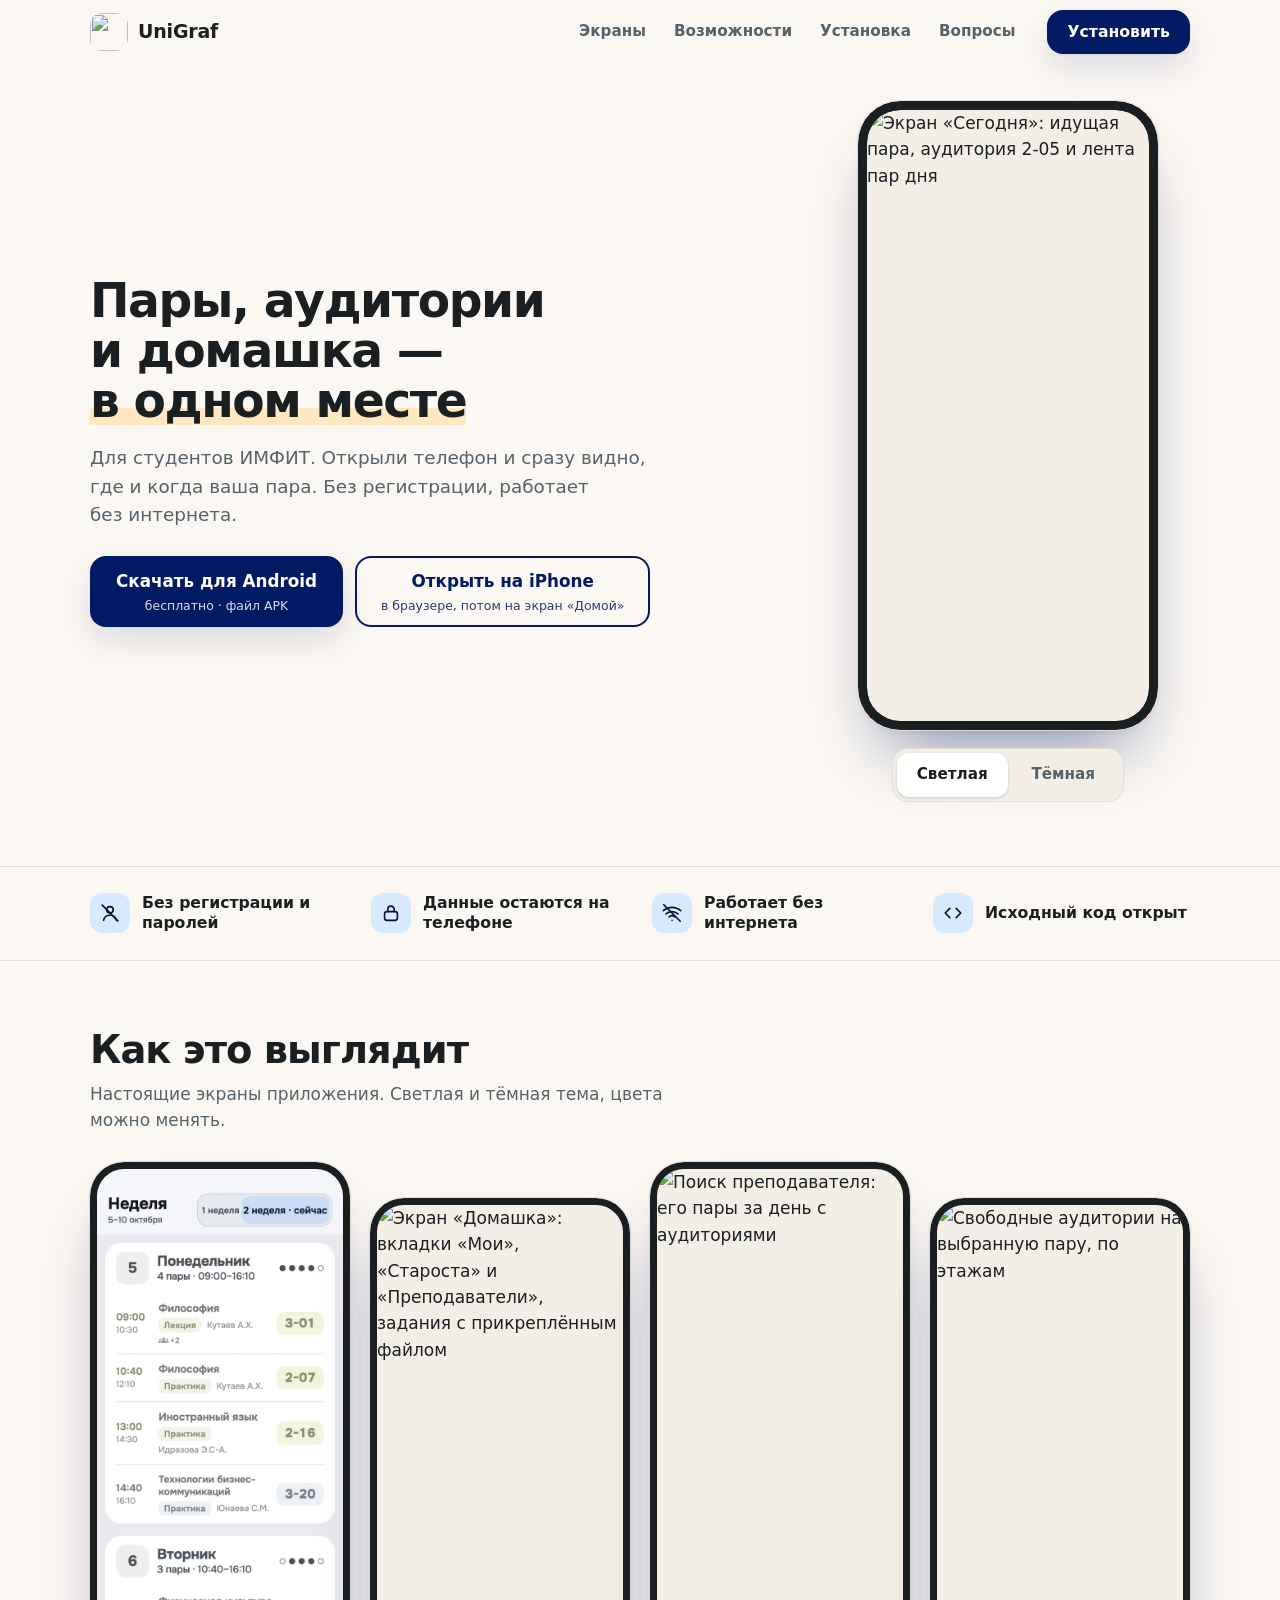
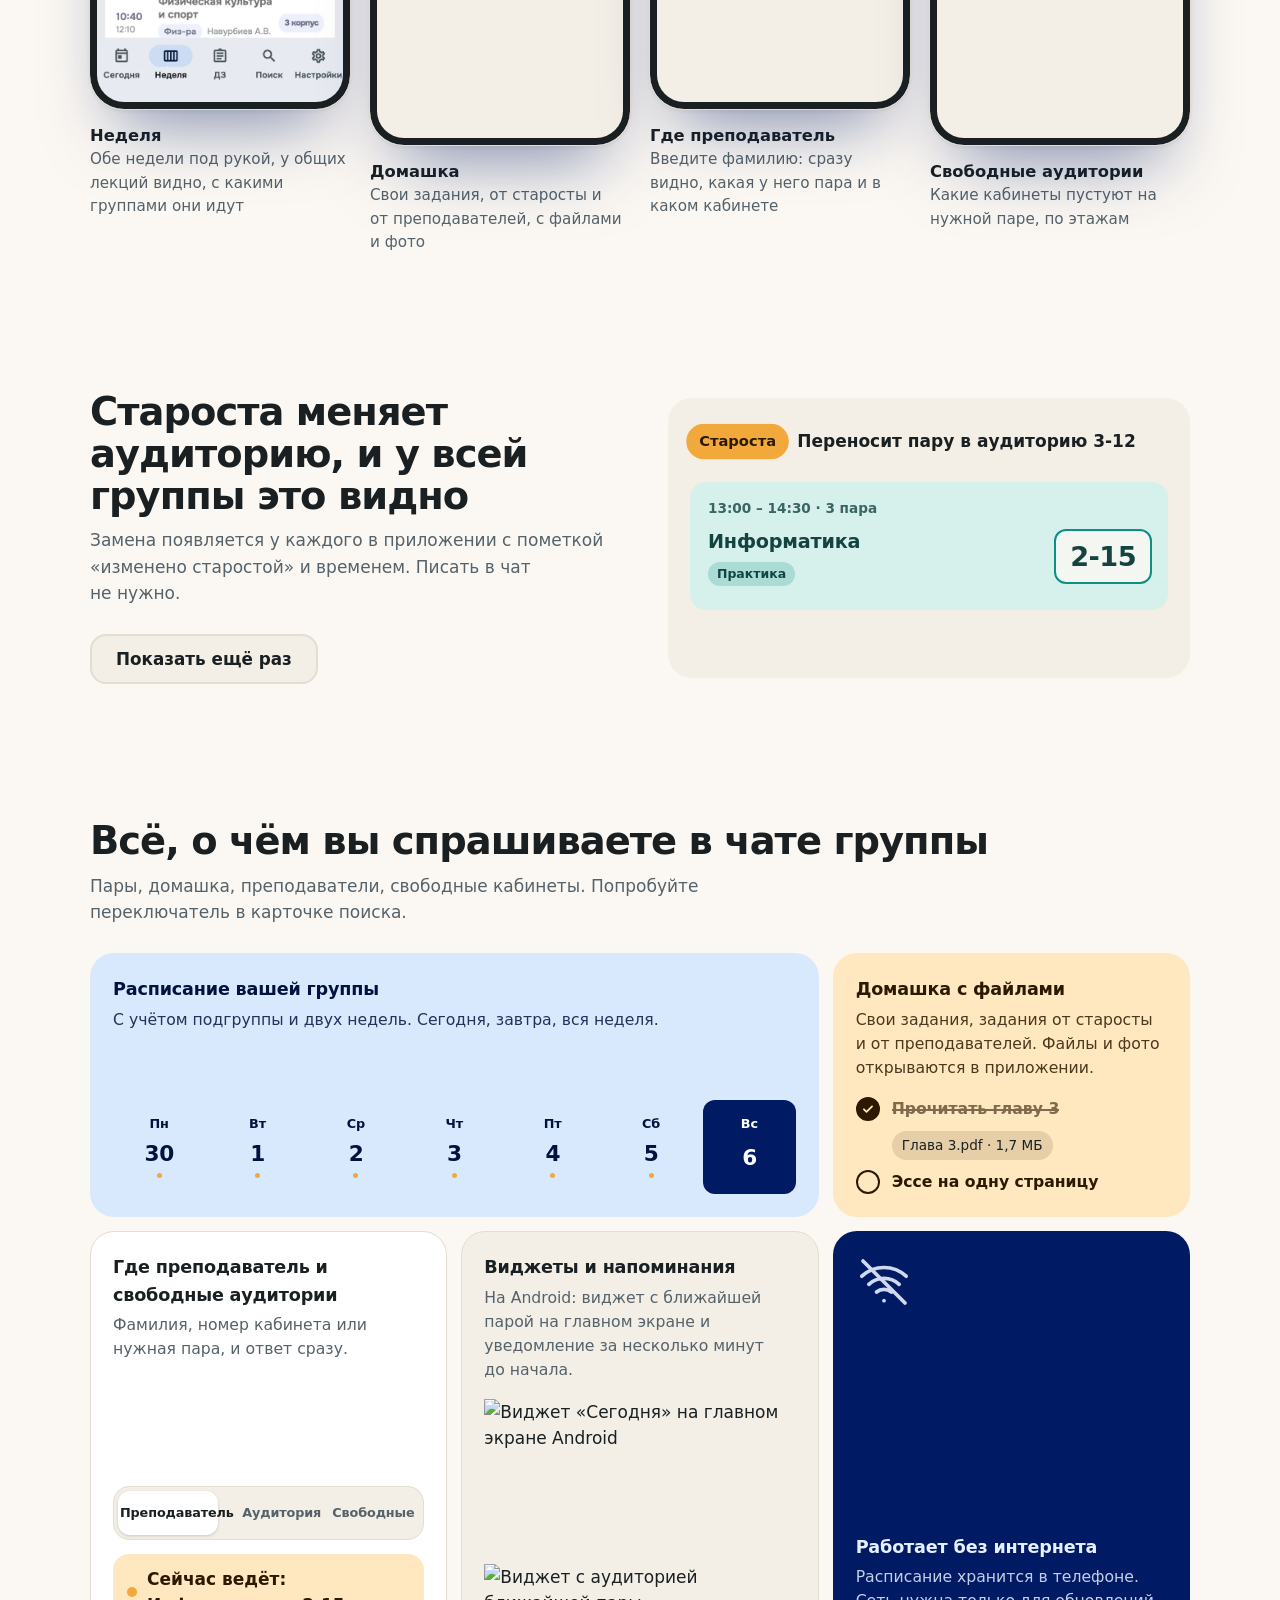
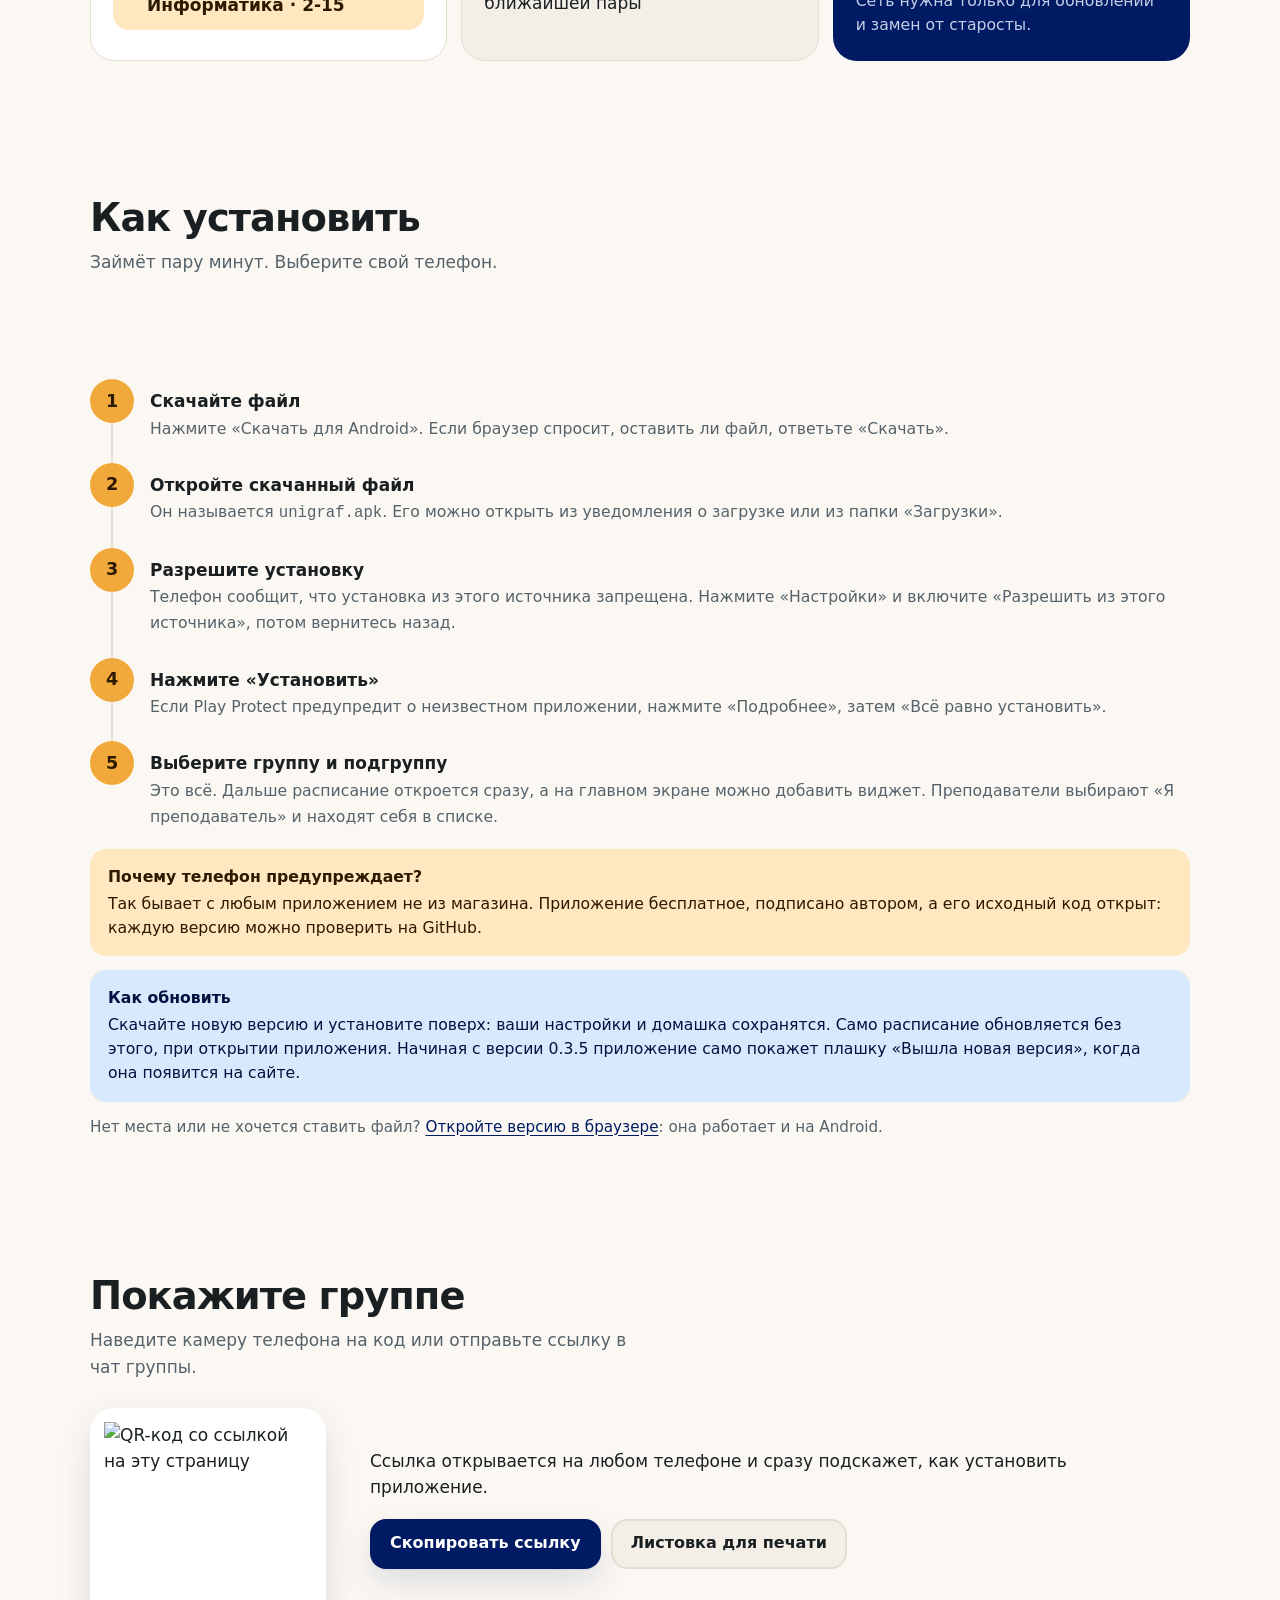
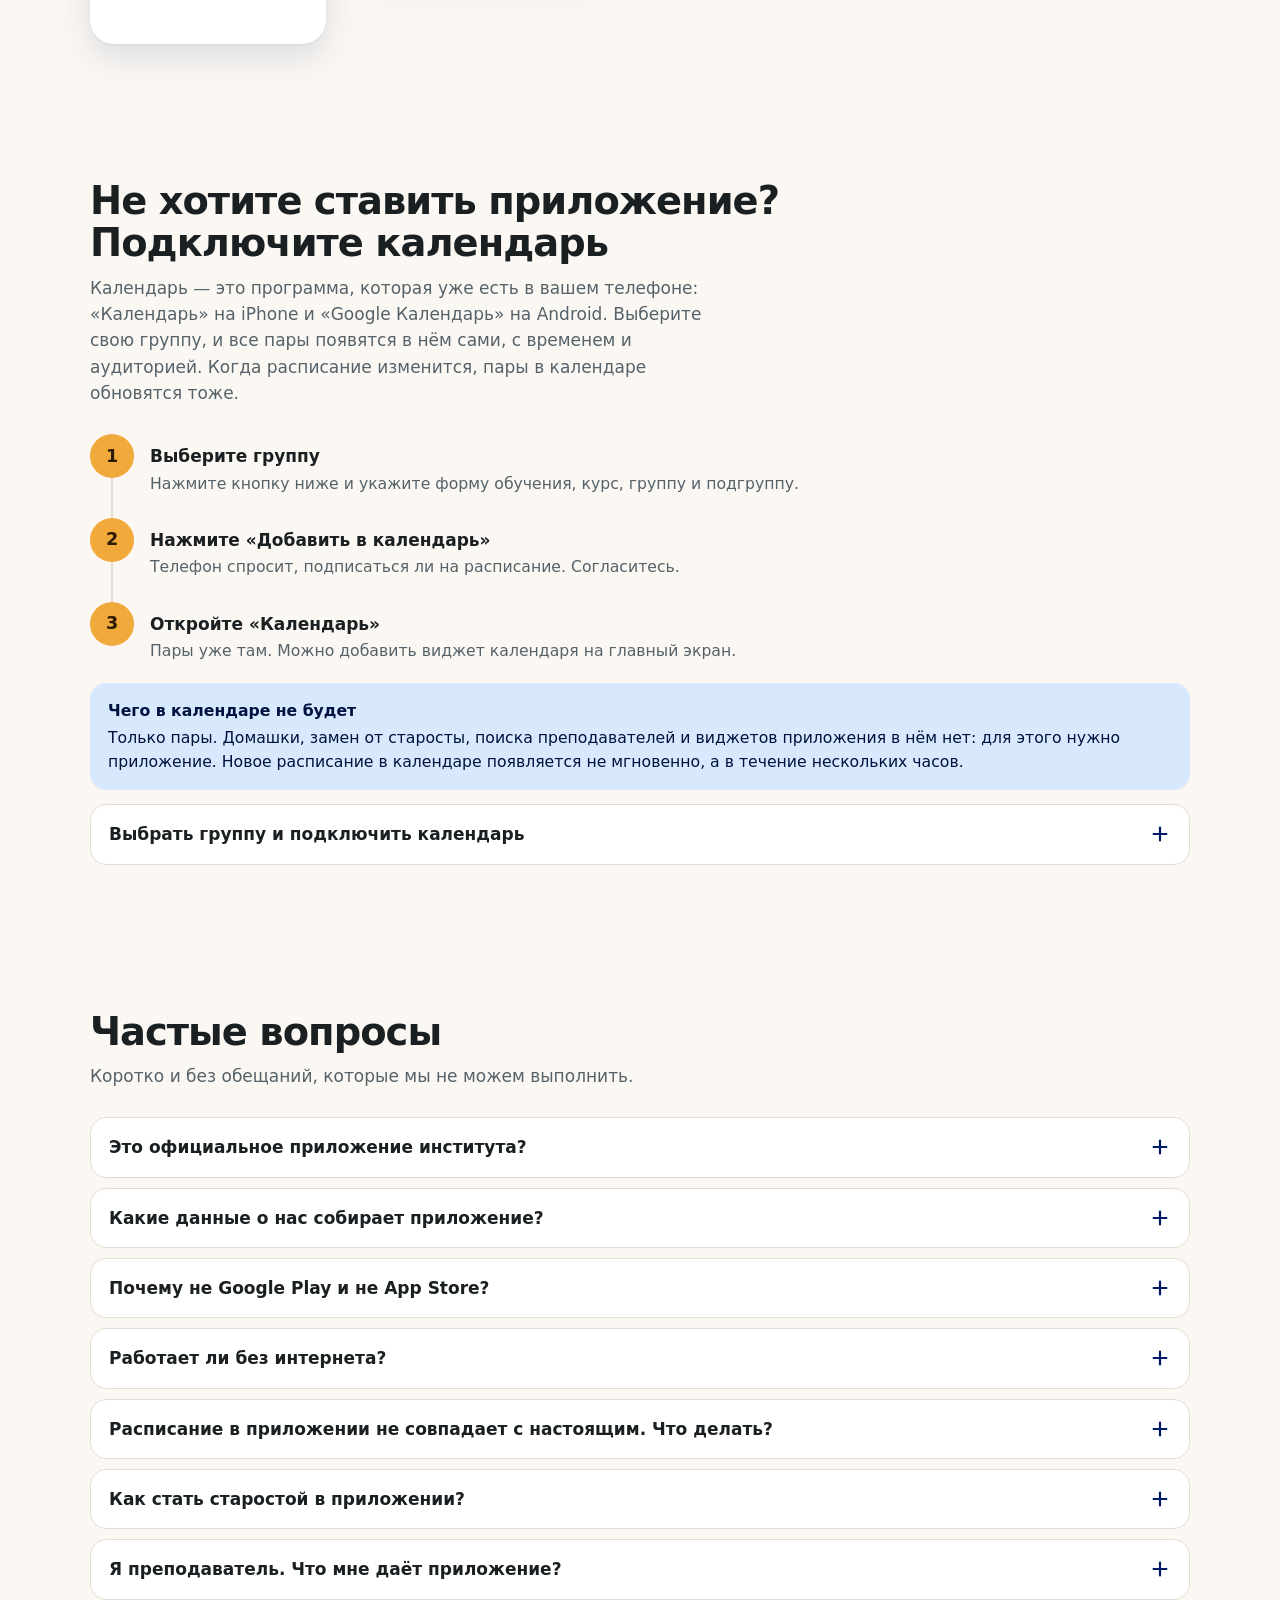
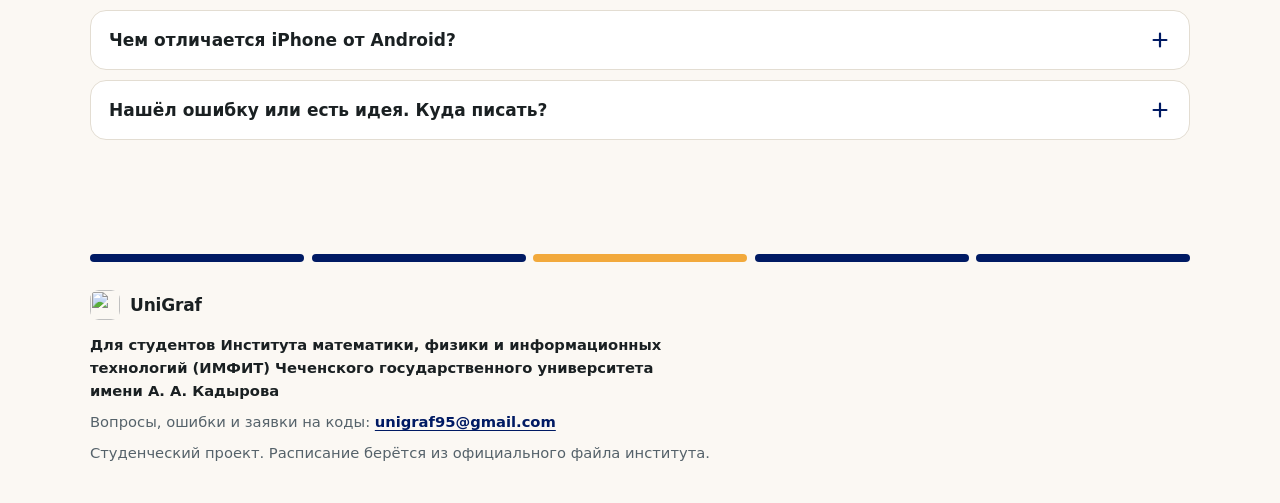
==== data/web/index.html @ 6f9ba16b "ДЗ старост и преподавателей удаляются через 3 недели после срока сдачи - Сервер (Часть 9 setup.sql, " ====
<!doctype html>
<html lang="ru">
<head>
<meta charset="utf-8">
<meta name="viewport" content="width=device-width, initial-scale=1, viewport-fit=cover">
<meta name="color-scheme" content="light dark">
<meta name="theme-color" content="#FBF8F3" media="(prefers-color-scheme: light)">
<meta name="theme-color" content="#0E1416" media="(prefers-color-scheme: dark)">
<!-- Корень сайта: на основной странице пусто, на тестовой (/site-next/) публикация ставит «../», чтобы приложение, APK и расписание брались с основного сайта -->
<meta name="site-root" content="">
<title>UniGraf — приложение для студентов ИМФИТ</title>
<meta name="description" content="UniGraf: пары, аудитории и домашка в одном месте. Студенческое приложение: без регистрации, работает без интернета, староста группы вносит замены.">
<meta property="og:type" content="website">
<meta property="og:title" content="UniGraf — приложение для студентов ИМФИТ">
<meta property="og:description" content="Пары, аудитории и домашка в одном месте. Без регистрации, работает без интернета.">
<meta property="og:image" content="https://magan-z.github.io/unigraf/img/og.png">
<meta property="og:locale" content="ru_RU">
<link rel="icon" type="image/png" href="img/favicon.png">
<link rel="apple-touch-icon" href="img/apple-touch-icon.png">
<link rel="preload" href="fonts/onest.woff2" as="font" type="font/woff2" crossorigin>
<script>document.documentElement.classList.add("js");</script>
<style>
  /* Шрифт приложения (Onest), урезан до кириллицы и латиницы: ~50 КБ, грузится с этого же сайта */
  @font-face {
    font-family: "Onest";
    src: url("fonts/onest.woff2") format("woff2");
    font-weight: 100 900;
    font-display: swap;
  }

  /* Цвета те же, что в приложении: бумага, петроль и янтарь звонка */
  :root {
    --paper: #FBF8F3;
    --surface: #FFFFFF;
    --surface-2: #F3EEE6;
    --ink: #1A2022;
    --muted: #55626A;
    --line: #E3DDD2;
    --petrol: #001A63;         /* основной цвет нового логотипа (имя переменной осталось прежним) */
    --petrol-ink: #FFFFFF;
    --petrol-soft: #D9E9FD;
    --petrol-soft-ink: #00123F;
    --amber: #F2A93B;
    --amber-soft: #FFE7BF;
    --amber-ink: #2B1A00;
    --band: #001A63;          /* тёмная плашка «без интернета» */
    --band-ink: #E6F0FF;
    --err: #B3261E;
    /* Одна шкала скруглений на всей странице: крупные поверхности, кнопки и карточки, мелочь */
    --r-lg: 24px;
    --r-md: 16px;
    --r-sm: 12px;
    --ease: cubic-bezier(.16, 1, .3, 1);
    --shadow: 0 1px 2px rgba(26, 32, 34, .06), 0 14px 34px rgba(0, 26, 99, .12);
    --shadow-phone: 0 2px 4px rgba(26, 32, 34, .08), 0 40px 70px -28px rgba(0, 26, 99, .5);
  }
  @media (prefers-color-scheme: dark) {
    :root {
      --paper: #0E1416;
      --surface: #151D20;
      --surface-2: #1D272B;
      --ink: #E9EFF0;
      --muted: #A6B3B8;
      --line: #2A373C;
      --petrol: #7DB8FF;
      --petrol-ink: #00123F;
      --petrol-soft: #132C66;
      --petrol-soft-ink: #D6E6FF;
      --amber: #F5C26B;
      --amber-soft: #4A3410;
      --amber-ink: #FFE7BF;
      --band: #132C66;
      --band-ink: #D6E6FF;
      --err: #FFB4AB;
      --shadow: 0 1px 2px rgba(0, 0, 0, .4), 0 14px 34px rgba(0, 0, 0, .35);
      --shadow-phone: 0 2px 4px rgba(0, 0, 0, .5), 0 40px 70px -28px rgba(0, 0, 0, .8);
    }
  }

  * { box-sizing: border-box; }
  [hidden] { display: none !important; }
  html { -webkit-text-size-adjust: 100%; scroll-behavior: smooth; scroll-padding-top: 76px; }
  body {
    margin: 0;
    background: var(--paper);
    color: var(--ink);
    font: 400 17px/1.55 "Onest", system-ui, -apple-system, "Segoe UI", Roboto, Arial, sans-serif;
    font-variant-numeric: tabular-nums;
  }
  img, svg { max-width: 100%; }
  a { color: var(--petrol); text-underline-offset: 3px; }
  ::selection { background: var(--petrol-soft); color: var(--petrol-soft-ink); }
  /* кольцо фокуса в основном цвете: у янтарного на светлом фоне контраст ниже 3:1 */
  :focus-visible { outline: 3px solid var(--petrol); outline-offset: 3px; border-radius: 8px; }
  /* то, что рисует браузер: каретка, галочки, полосы прокрутки тоже в цветах страницы */
  html { accent-color: var(--petrol); caret-color: var(--petrol); scrollbar-color: var(--line) transparent; }
  .wrap { width: min(1100px, 100% - 32px); margin-inline: auto; }
  .skip { position: absolute; left: -999px; top: 8px; background: var(--petrol); color: var(--petrol-ink); padding: 10px 14px; border-radius: var(--r-sm); z-index: 40; }
  .skip:focus { left: 8px; }

  /* ---------- Шапка: липкая, при прокрутке получает фон и линию ---------- */
  .hdr { position: sticky; top: 0; z-index: 30; border-bottom: 1px solid transparent; background: transparent; transition: background-color .3s, border-color .3s; }
  .hdr.stuck { background: var(--paper); border-color: var(--line); }
  @supports (backdrop-filter: blur(1px)) {
    .hdr.stuck { background: color-mix(in srgb, var(--paper) 82%, transparent); backdrop-filter: blur(14px) saturate(1.4); }
  }
  .top { display: flex; align-items: center; gap: 20px; height: 64px; padding-top: env(safe-area-inset-top); }
  .brand { display: flex; align-items: center; gap: 10px; text-decoration: none; color: var(--ink); font-weight: 700; font-size: 19px; letter-spacing: -.01em; margin-right: auto; }
  .brand img { width: 38px; height: 38px; border-radius: var(--r-sm); }
  .nav { display: none; gap: 4px; }
  .nav a { color: var(--muted); text-decoration: none; font-weight: 600; font-size: .95rem; padding: 8px 12px; border-radius: var(--r-sm); transition: color .2s, background-color .2s; }
  .nav a:hover { color: var(--ink); background: var(--surface-2); }
  .hdr .btn { display: none; min-height: 44px; padding: 6px 18px; font-size: .98rem; border-radius: var(--r-md); }

  /* ---------- Кнопки ---------- */
  .btn {
    display: inline-flex; flex-direction: column; align-items: center; justify-content: center; gap: 2px;
    min-height: 58px; padding: 10px 24px; border-radius: var(--r-md); font: inherit; font-weight: 700; font-size: 1.05rem;
    text-decoration: none; text-align: center; border: 2px solid transparent; cursor: pointer;
    transition: transform .25s var(--ease), box-shadow .25s var(--ease), background-color .2s, border-color .2s;
  }
  .btn small { font-size: .78rem; font-weight: 500; opacity: .85; }
  .btn.primary { background: var(--petrol); color: var(--petrol-ink); box-shadow: var(--shadow); }
  .btn.ghost { background: transparent; color: var(--petrol); border-color: var(--petrol); }
  .btn.soft { background: var(--surface-2); color: var(--ink); border-color: var(--line); }
  @media (hover: hover) { .btn:hover { transform: translateY(-2px); } .btn.primary:hover { box-shadow: 0 2px 4px rgba(26, 32, 34, .08), 0 18px 36px rgba(11, 85, 99, .24); } }
  .btn:active { transform: scale(.97); transition-duration: .1s; }

  /* ---------- Главный экран ---------- */
  .hero { display: grid; gap: 36px; padding: 28px 0 52px; align-items: center; }
  h1 { font-size: clamp(2.1rem, 7.2vw, 2.95rem); line-height: 1.06; letter-spacing: -.03em; font-weight: 800; margin: 0 0 18px; text-wrap: balance; }
  h1 em { font-style: normal; background: linear-gradient(transparent 62%, var(--amber-soft) 62% 92%, transparent 92%); background-size: 0% 100%; background-repeat: no-repeat; padding-bottom: .04em; }
  .lead { font-size: 1.15rem; color: var(--muted); max-width: 31em; margin: 0 0 26px; text-wrap: pretty; }
  .cta { display: flex; flex-wrap: wrap; gap: 12px; }

  .stage { perspective: 1100px; display: grid; justify-items: center; gap: 18px; }
  .phone {
    position: relative; width: min(300px, 72vw); padding: 9px; border-radius: 42px; background: #1A2022; outline: 1px solid var(--line);
    box-shadow: var(--shadow-phone); transform: rotateX(var(--rx, 0deg)) rotateY(var(--ry, 0deg)); transition: transform .5s var(--ease); will-change: transform;
  }
  .phone .shot-img { display: block; width: 100%; height: auto; border-radius: 33px; aspect-ratio: 600 / 1300; background: var(--surface-2); }
  /* две картинки друг на друге: светлая и тёмная, переключатель плавно меняет их местами */
  .phone .swap { position: relative; border-radius: 33px; overflow: hidden; }
  .phone .swap img + img { position: absolute; inset: 0; opacity: 0; transition: opacity .45s ease; }
  .stage[data-look="dark"] .swap img + img { opacity: 1; }

  /* Переключатель с «ползунком»: тот же, что в приложении */
  .seg { position: relative; display: inline-grid; grid-auto-flow: column; grid-auto-columns: 1fr; background: var(--surface-2); border: 1px solid var(--line); padding: 4px; border-radius: var(--r-md); isolation: isolate; }
  .seg::before { content: ""; position: absolute; z-index: -1; top: 4px; bottom: 4px; left: 4px; width: calc((100% - 8px) / var(--n, 2)); border-radius: var(--r-sm); background: var(--surface); box-shadow: 0 1px 3px rgba(0, 0, 0, .16); transform: translateX(calc(var(--i, 0) * 100%)); transition: transform .45s var(--ease); }
  .seg button { font: inherit; font-weight: 700; font-size: .95rem; min-height: 44px; padding: 0 20px; border: 0; border-radius: var(--r-sm); background: transparent; color: var(--muted); cursor: pointer; transition: color .25s; white-space: nowrap; }
  .seg button[aria-selected="true"], .seg button[aria-pressed="true"] { color: var(--ink); }
  .seg button:active { transform: scale(.97); }

  /* Полоса «звонков»: пять пар, третья янтарная (как значок приложения) */
  .bells { display: flex; gap: 8px; height: 8px; }
  .bells i { flex: 1; border-radius: 99px; background: var(--petrol); transform-origin: left; }
  .bells i:nth-child(3) { background: var(--amber); }

  /* ---------- Секции ---------- */
  section { padding: 56px 0; }
  h2 { font-size: clamp(1.7rem, 5.2vw, 2.4rem); line-height: 1.1; letter-spacing: -.025em; font-weight: 800; margin: 0 0 10px; text-wrap: balance; }
  .sub { color: var(--muted); margin: 0 0 28px; max-width: 38em; text-wrap: pretty; }
  h3 { font-size: 1.1rem; margin: 0 0 4px; letter-spacing: -.01em; }

  /* Полоса доверия под главным экраном */
  .trust { padding: 26px 0; border-block: 1px solid var(--line); }
  .trust ul { list-style: none; padding: 0; margin: 0; display: grid; grid-template-columns: 1fr 1fr; gap: 18px 24px; }
  .trust li { display: flex; align-items: center; gap: 12px; font-weight: 600; font-size: .98rem; line-height: 1.3; }
  .trust svg { flex: none; width: 40px; height: 40px; padding: 9px; border-radius: var(--r-sm); background: var(--petrol-soft); color: var(--petrol-soft-ink); stroke: currentColor; fill: none; stroke-width: 1.8; stroke-linecap: round; stroke-linejoin: round; }

  /* Экраны приложения */
  .shots { display: flex; gap: 20px; overflow-x: auto; scroll-snap-type: x mandatory; padding: 8px 16px 20px; margin: 0 -16px; scrollbar-width: thin; }
  .shot { flex: 0 0 min(250px, 64vw); scroll-snap-align: center; margin: 0; }
  .shot .phone { width: 100%; padding: 7px; border-radius: 34px; transform: none; transition: transform .5s var(--ease), box-shadow .5s var(--ease); }
  .shot .phone img { display: block; width: 100%; height: auto; aspect-ratio: 600 / 1300; border-radius: 27px; background: var(--surface-2); }
  .shot figcaption { margin-top: 14px; font-size: .95rem; color: var(--muted); text-wrap: pretty; }
  .shot figcaption b { display: block; color: var(--ink); font-size: 1.02rem; }
  @media (hover: hover) { .shot:hover .phone { transform: translateY(-8px); box-shadow: 0 2px 4px rgba(26, 32, 34, .08), 0 50px 80px -30px rgba(11, 85, 99, .55); } }

  /* Староста меняет аудиторию: живая демонстрация */
  .split { display: grid; gap: 32px; align-items: center; }
  .demo { background: var(--surface-2); border-radius: var(--r-lg); padding: 22px; display: grid; gap: 18px; align-content: start; min-height: 17.5rem; }
  .who { display: flex; align-items: center; gap: 12px; min-height: 44px; }
  .who-chip { flex: none; font-weight: 700; font-size: .85rem; padding: 6px 12px; border-radius: 99px; background: var(--petrol); color: var(--petrol-ink); transition: transform .4s var(--ease), background-color .3s; }
  .who-chip.hot { background: var(--amber); color: var(--amber-ink); transform: scale(1.08); }
  .who-text { font-weight: 600; transition: opacity .25s; }
  /* Карточка пары в стиле приложения (цвета предмета «Информатика») */
  .tile { --tc: #D6F0EC; --ta: #0E8F86; --to: #144340; position: relative; display: grid; grid-template-columns: 1fr auto; gap: 8px 14px; align-items: center; background: var(--tc); color: var(--to); border-radius: var(--r-md); padding: 16px 16px 16px 18px; box-shadow: 0 0 0 0 transparent; transition: box-shadow .6s var(--ease); }
  @media (prefers-color-scheme: dark) { .tile { --tc: #12403D; --ta: #5CD6C9; --to: #D0F1EE; } }
  .tile.glow { box-shadow: 0 0 0 3px var(--amber); }
  .tile .t-time { grid-column: 1 / -1; font-size: .85rem; font-weight: 600; opacity: .8; }
  .tile .t-subject { font-weight: 800; font-size: 1.2rem; letter-spacing: -.01em; }
  .tile .t-kind { display: inline-block; font-size: .78rem; font-weight: 700; padding: 2px 9px; border-radius: 99px; background: color-mix(in srgb, var(--ta) 22%, transparent); margin-top: 6px; }
  .plate { min-width: 84px; text-align: center; font-weight: 800; font-size: 1.7rem; letter-spacing: -.02em; line-height: 1; padding: 12px 14px; border-radius: var(--r-sm); border: 2.5px solid var(--ta); background: color-mix(in srgb, var(--paper) 78%, transparent); }
  .t-note { grid-column: 1 / -1; display: grid; grid-template-rows: 0fr; transition: grid-template-rows .5s var(--ease); }
  .t-note > div { overflow: hidden; }
  .t-note span { display: inline-block; margin-top: 4px; font-size: .85rem; font-weight: 700; padding: 4px 10px; border-radius: 99px; background: var(--amber); color: var(--amber-ink); }
  .tile.changed .t-note { grid-template-rows: 1fr; }

  /* Возможности: плитки разного размера, у каждой своя картинка или мини-экран */
  .bento { display: grid; gap: 14px; grid-template-columns: 1fr; }
  .cell { border-radius: var(--r-lg); padding: 22px; background: var(--surface); border: 1px solid var(--line); display: flex; flex-direction: column; gap: 16px; overflow: hidden; }
  .cell p { margin: 0; color: var(--muted); font-size: .98rem; text-wrap: pretty; }
  .cell.petrol { background: var(--petrol-soft); border-color: transparent; }
  .cell.petrol p { color: var(--petrol-soft-ink); opacity: .85; }
  .cell.amber { background: var(--amber-soft); border-color: transparent; }
  .cell.amber p { color: var(--amber-ink); opacity: .85; }
  .cell.deep { background: var(--band); color: var(--band-ink); border-color: transparent; }
  .cell.deep p { color: var(--band-ink); opacity: .85; }
  .cell.deep { justify-content: space-between; }
  .cell.sand { background: var(--surface-2); }
  .cell h3 { margin: 0 0 4px; }
  .cell .vis { margin-top: auto; }
  .cell.petrol h3 { color: var(--petrol-soft-ink); } .cell.amber h3 { color: var(--amber-ink); }
  /* лента дней */
  .days { display: grid; grid-template-columns: repeat(7, 1fr); gap: 6px; }
  .days div { display: grid; justify-items: center; gap: 3px; padding: 14px 0 16px; border-radius: var(--r-sm); font-size: .8rem; font-weight: 600; color: var(--petrol-soft-ink); }
  .days b { font-size: 1.35rem; letter-spacing: -.02em; }
  .days i { width: 5px; height: 5px; border-radius: 50%; background: var(--amber); }
  .days div.today { background: var(--petrol); color: var(--petrol-ink); }
  .days div.today i { background: var(--petrol-ink); }
  /* домашка */
  .hw { display: grid; gap: 10px; }
  .hw div { display: flex; align-items: center; gap: 12px; font-weight: 600; font-size: .98rem; color: var(--amber-ink); }
  .hw .box { flex: none; width: 24px; height: 24px; border-radius: 50%; border: 2px solid currentColor; display: grid; place-items: center; transition: background-color .3s, border-color .3s; }
  .hw .box svg { width: 14px; height: 14px; stroke: var(--amber-soft); stroke-width: 3; fill: none; stroke-linecap: round; stroke-linejoin: round; stroke-dasharray: 20; stroke-dashoffset: 20; transition: stroke-dashoffset .4s var(--ease) .15s; }
  .hw .done .box { background: var(--amber-ink); }
  .hw .done .box svg { stroke-dashoffset: 0; }
  .hw .txt { background: linear-gradient(currentColor, currentColor) 0 55% / 0% 2px no-repeat; transition: background-size .5s var(--ease) .2s, opacity .4s .2s; }
  .hw .done .txt { background-size: 100% 2px; opacity: .6; }
  .hw .file { margin-left: 36px; width: fit-content; font-size: .85rem; padding: 4px 10px; border-radius: 99px; background: color-mix(in srgb, var(--amber-ink) 12%, transparent); }
  /* поиск */
  .mini-find { display: grid; gap: 14px; }
  .mini-find .seg { width: 100%; }
  .mini-find .seg button { padding: 0 2px; font-size: .8rem; letter-spacing: -.01em; }
  .find-out { min-height: 84px; font-weight: 600; }
  .find-out [data-pane] { display: none; }
  .find-out [data-pane].on { display: block; animation: paneIn .45s var(--ease) both; }
  .find-out .rooms { display: flex; flex-wrap: wrap; gap: 8px; margin-top: 8px; }
  .find-out .rooms span { font-weight: 800; padding: 6px 12px; border-radius: var(--r-sm); border: 2px solid var(--petrol); font-size: .95rem; }
  .find-out small { display: block; font-weight: 500; color: var(--muted); font-size: .88rem; }
  .find-out .now { display: flex; align-items: center; gap: 10px; padding: 12px 14px; border-radius: var(--r-md); background: var(--amber-soft); color: var(--amber-ink); }
  .find-out .now i { width: 10px; height: 10px; border-radius: 50%; background: var(--amber); flex: none; }
  /* виджеты */
  .wid { display: grid; gap: 10px; justify-items: start; }
  .wid img { display: block; width: 100%; max-width: 420px; height: auto; }
  .wid img.room { max-width: 300px; }
  .cell.sand .wid .dk { display: none; }
  @media (prefers-color-scheme: dark) { .cell.sand .wid .lt { display: none; } .cell.sand .wid .dk { display: block; } }
  .cell.deep svg.big { width: 56px; height: 56px; stroke: currentColor; fill: none; stroke-width: 1.6; stroke-linecap: round; stroke-linejoin: round; opacity: .9; }

  /* Как установить */
  .tabs.seg { margin-bottom: 22px; }
  .panel[hidden] { display: none; }
  .panel:not([hidden]) { animation: paneIn .5s var(--ease) both; }
  .steps { list-style: none; counter-reset: step; padding: 0; margin: 0 0 20px; display: grid; gap: 0; position: relative; }
  .steps li { counter-increment: step; position: relative; display: grid; grid-template-columns: 44px 1fr; gap: 16px; align-items: start; padding: 0 0 22px; }
  .steps li:last-child { padding-bottom: 0; }
  .steps li::before { content: counter(step); z-index: 1; width: 44px; height: 44px; border-radius: 50%; background: var(--amber); color: #2B1A00; font-weight: 800; font-size: 1.1rem; display: grid; place-items: center; }
  .steps li::after { content: ""; position: absolute; left: 21px; top: 44px; bottom: 0; width: 2px; background: var(--line); }
  .steps li:last-child::after { display: none; }
  .steps b { display: block; padding-top: 9px; }
  .steps span { color: var(--muted); font-size: .98rem; }
  ol.steps.plain-steps { margin-bottom: 20px; }
  .callout { background: var(--amber-soft); color: var(--amber-ink); border-radius: var(--r-md); padding: 16px 18px; margin: 0 0 14px; font-size: .98rem; text-wrap: pretty; }
  .callout b { display: block; margin-bottom: 2px; }
  .callout.calm { background: var(--petrol-soft); color: var(--petrol-soft-ink); }
  .note { color: var(--muted); font-size: .95rem; margin: 0; }

  /* Поделиться */
  .share { display: grid; gap: 24px; align-items: center; }
  .qr { background: #fff; border-radius: var(--r-lg); padding: 14px; width: min(236px, 70vw); box-shadow: var(--shadow); }
  .qr img { display: block; width: 100%; height: auto; }
  .share-actions { display: flex; flex-wrap: wrap; gap: 10px; margin-top: 18px; }
  .share-actions .btn { min-height: 50px; padding: 8px 18px; font-size: 1rem; }
  .copied { color: var(--petrol); font-weight: 600; min-height: 1.6em; margin: 8px 0 0; }
  .btn .ok { display: none; }
  .btn.done .ok { display: inline; }

  /* Раскрывающиеся блоки (вопросы и календарь): высота меняется плавно там, где браузер это умеет */
  details { background: var(--surface); border: 1px solid var(--line); border-radius: var(--r-md); padding: 0 18px; margin-bottom: 10px; transition: border-color .2s; }
  details[open] { border-color: color-mix(in srgb, var(--petrol) 40%, var(--line)); }
  summary { cursor: pointer; font-weight: 700; padding: 16px 0; list-style: none; display: flex; justify-content: space-between; gap: 12px; align-items: center; }
  summary::-webkit-details-marker { display: none; }
  summary::after { content: ""; flex: none; width: 22px; height: 22px; background: var(--petrol); -webkit-mask: url("data:image/svg+xml,%3Csvg xmlns='http://www.w3.org/2000/svg' viewBox='0 0 24 24' fill='none' stroke='black' stroke-width='2.4' stroke-linecap='round'%3E%3Cpath d='M12 5v14M5 12h14'/%3E%3C/svg%3E") center / contain no-repeat; mask: url("data:image/svg+xml,%3Csvg xmlns='http://www.w3.org/2000/svg' viewBox='0 0 24 24' fill='none' stroke='black' stroke-width='2.4' stroke-linecap='round'%3E%3Cpath d='M12 5v14M5 12h14'/%3E%3C/svg%3E") center / contain no-repeat; transition: transform .4s var(--ease); }
  details[open] > summary::after { transform: rotate(135deg); }
  details > :not(summary) { color: var(--muted); }
  details p { margin: 0 0 14px; text-wrap: pretty; }
  @supports (interpolate-size: allow-keywords) {
    details { interpolate-size: allow-keywords; }
    details::details-content { block-size: 0; overflow: clip; opacity: 0; transition: block-size .45s var(--ease), opacity .3s, content-visibility .45s allow-discrete; }
    details[open]::details-content { block-size: auto; opacity: 1; }
  }

  /* Календарь без приложения (подписка .ics) */
  .choices { display: flex; flex-wrap: wrap; gap: 8px; }
  .choices button { font: inherit; font-size: 15px; min-height: 44px; padding: 8px 14px; border-radius: var(--r-sm); border: 1px solid var(--line); background: var(--surface-2); color: var(--ink); cursor: pointer; transition: transform .2s var(--ease), background-color .2s, border-color .2s; }
  .choices button:active { transform: scale(.96); }
  .choices button[aria-pressed="true"] { background: var(--petrol); border-color: var(--petrol); color: var(--petrol-ink); font-weight: 700; }
  .cal-step { margin: 0 0 16px; }
  .cal-step:not([hidden]) { animation: paneIn .4s var(--ease) both; }
  .cal-step h4 { margin: 0 0 8px; font-size: .85rem; color: var(--muted); text-transform: uppercase; letter-spacing: .05em; }
  .hint { color: var(--muted); font-size: .92rem; margin: 8px 0 0; }
  .actions { display: grid; gap: 10px; }
  .actions .btn { flex-direction: row; }
  .wk-tabs.seg { display: grid; width: 100%; margin: 14px 0 6px; }
  .wk-tabs.seg button { min-height: 40px; }
  .day { margin-top: 14px; }
  .day h5 { font-size: 16px; margin: 0 0 6px; display: flex; align-items: baseline; gap: 8px; }
  .day h5 .today { font-size: 12px; font-weight: 700; color: var(--petrol); }
  .lesson { display: grid; grid-template-columns: 64px 1fr auto; gap: 4px 12px; padding: 10px 0; border-top: 1px solid var(--line); align-items: start; }
  .lesson .time { color: var(--muted); font-size: 14px; }
  .lesson .time b { display: block; color: var(--ink); font-size: 15px; }
  .lesson .subject { font-weight: 600; }
  .lesson .meta { color: var(--muted); font-size: 14px; }
  .lesson .room { font-size: 20px; font-weight: 800; text-align: right; white-space: nowrap; }
  .tag { display: inline-block; font-size: 12px; font-weight: 700; border-radius: 6px; padding: 1px 7px; margin-left: 6px; vertical-align: 1px; background: var(--petrol-soft); color: var(--petrol-soft-ink); }
  .tag.lecture { background: var(--amber-soft); color: var(--amber-ink); }
  .empty { color: var(--muted); padding: 8px 0; border-top: 1px solid var(--line); }
  .error { color: var(--err); }
  ol.plain { padding-left: 22px; margin: 0 0 8px; }
  ol.plain li { margin-bottom: 6px; }

  /* ---------- Подвал ---------- */
  .foot-brand { margin: 0 0 14px; font-size: 17px; }
  .foot-brand img { width: 30px; height: 30px; border-radius: 9px; }
  footer { padding: 36px 0 max(40px, env(safe-area-inset-bottom)); color: var(--muted); font-size: .92rem; }
  footer .bells { margin-bottom: 28px; }
  @media (max-width: 719px) { footer { padding-bottom: max(104px, env(safe-area-inset-bottom)); } }
  footer .uni { color: var(--ink); font-weight: 600; margin: 0 0 8px; max-width: 40em; text-wrap: pretty; }
  footer .contact { margin: 0 0 8px; }
  footer .contact a { color: var(--petrol); font-weight: 600; text-underline-offset: 3px; }
  footer .btn { flex-direction: row; min-height: 48px; padding: 8px 20px; font-size: 1rem; }

  /* Нижняя кнопка на телефоне: появляется, когда главная кнопка уехала с экрана */
  .dock { position: fixed; z-index: 25; left: 16px; right: 16px; bottom: max(14px, env(safe-area-inset-bottom)); transform: translateY(160%); transition: transform .5s var(--ease); }
  .dock.show { transform: none; }
  .dock .btn { width: 100%; min-height: 54px; box-shadow: 0 2px 6px rgba(0, 0, 0, .18), 0 16px 34px rgba(0, 26, 99, .35); }

  /* ---------- Движение ---------- */
  @keyframes rise { from { opacity: 0; transform: translateY(18px); } to { opacity: 1; transform: none; } }
  @keyframes phoneIn { from { opacity: 0; transform: translateY(46px) rotateX(8deg) scale(.96); } to { opacity: 1; transform: none; } }
  @keyframes paneIn { from { opacity: 0; transform: translateY(8px); } to { opacity: 1; transform: none; } }
  @keyframes hl { to { background-size: 100% 100%; } }
  @keyframes bell { from { transform: scaleX(0); } to { transform: scaleX(1); } }
  @media (prefers-reduced-motion: no-preference) {
    .hero .a { animation: rise .8s var(--ease) both; animation-delay: calc(var(--i, 0) * 80ms + 80ms); }
    .hero .stage { animation: phoneIn 1s var(--ease) .25s both; }
    h1 em { animation: hl .9s var(--ease) .75s forwards; }
    /* появление при прокрутке: без скриптов всё просто видно */
    .js .rv { opacity: 0; transform: translateY(20px); transition: opacity .7s var(--ease), transform .7s var(--ease); transition-delay: calc(var(--d, 0) * 70ms); }
    .js .rv.in { opacity: 1; transform: none; }
    .js .bells i { transform: scaleX(0); }
    .js .bells.in i { animation: bell .6s var(--ease) both; animation-delay: calc(var(--k) * 90ms); }
  }
  @media (prefers-reduced-motion: reduce) {
    html { scroll-behavior: auto; }
    h1 em { background-size: 100% 100%; }
    .seg::before, .btn, .phone, .dock, .tile, .t-note { transition-duration: .01ms !important; }
    .panel:not([hidden]), .find-out [data-pane].on, .cal-step:not([hidden]) { animation: none; }
  }

  @media (min-width: 720px) {
    .bento { grid-template-columns: repeat(6, 1fr); }
    .cell.c-a { grid-column: span 4; } .cell.c-b { grid-column: span 2; }
    .cell.c-c, .cell.c-d, .cell.c-e { grid-column: span 2; }
    .share { grid-template-columns: auto 1fr; gap: 44px; }
    .shots { overflow: visible; justify-content: space-between; margin: 0; padding: 0; }
    .shot { flex: 1 1 0; }
    .shot:nth-child(even) { margin-top: 36px; }
    .trust ul { grid-template-columns: repeat(4, 1fr); }
    .nav { display: flex; }
    .hdr .btn { display: inline-flex; }
    .dock { display: none; }
  }
  @media (min-width: 920px) {
    .hero { grid-template-columns: 1.3fr .7fr; gap: 56px; padding: 36px 0 64px; min-height: min(720px, calc(100dvh - 64px)); }
    .stage .phone { width: min(300px, 34dvh); }
    .split { grid-template-columns: 1fr 1fr; gap: 56px; }
    section { padding: 68px 0; }
  }
  @media (max-width: 380px) {
    .lesson { grid-template-columns: 54px 1fr; }
    .lesson .room { grid-column: 2; text-align: left; font-size: 18px; }
    .btn { width: 100%; }
    .seg button { padding: 0 12px; }
  }
</style>
</head>
<body>
<a class="skip" href="#install">К установке</a>
<div id="sentinel" aria-hidden="true" style="position:absolute;top:0;height:1px;width:1px"></div>

<header class="hdr" id="hdr">
  <div class="wrap top">
    <a class="brand" href="./" aria-label="UniGraf, на главную">
      <img src="img/Icon-192.png" alt="" width="38" height="38">
      <span>UniGraf</span>
    </a>
    <nav class="nav" aria-label="Разделы страницы">
      <a href="#screens">Экраны</a>
      <a href="#features">Возможности</a>
      <a href="#install">Установка</a>
      <a href="#faq">Вопросы</a>
    </nav>
    <a class="btn primary" id="hdr-cta" href="#install">Установить</a>
  </div>
</header>

<div class="wrap">
  <main id="top">
    <!-- ГЛАВНЫЙ ЭКРАН -->
    <div class="hero">
      <div>
        <h1 class="a" style="--i:0">Пары, аудитории и домашка — <em>в одном месте</em></h1>
        <p class="lead a" style="--i:1">Для студентов ИМФИТ. Открыли телефон и сразу видно, где и когда ваша пара. Без регистрации, работает без интернета.</p>
        <div class="cta a" id="cta" style="--i:2">
          <a class="btn primary" id="btn-android" href="unigraf.apk" data-shared download data-os="android">
            Скачать для Android
            <small id="apk-meta">бесплатно · файл APK</small>
          </a>
          <a class="btn ghost" id="btn-ios" href="app/" data-shared data-os="ios">
            Открыть на iPhone
            <small>в браузере, потом на экран «Домой»</small>
          </a>
        </div>
      </div>

      <div class="stage" id="stage" data-look="light">
        <div class="phone" id="phone">
          <div class="swap">
            <img class="shot-img" src="img/today-light.webp" width="600" height="1300" fetchpriority="high" alt="Экран «Сегодня»: идущая пара, аудитория 2-05 и лента пар дня">
            <img class="shot-img" src="img/today-dark.webp" width="600" height="1300" alt="" aria-hidden="true">
          </div>
        </div>
        <div class="seg" id="look" role="group" aria-label="Тема экрана" style="--n:2;--i:0">
          <button type="button" data-look="light" aria-pressed="true">Светлая</button>
          <button type="button" data-look="dark" aria-pressed="false">Тёмная</button>
        </div>
      </div>
    </div>
  </main>
</div>

<!-- ДОВЕРИЕ -->
<div class="trust">
  <div class="wrap">
    <ul>
      <li class="rv" style="--d:0"><svg viewBox="0 0 24 24" aria-hidden="true"><circle cx="12" cy="8.5" r="3.5"/><path d="M5 20c.7-3.6 3.4-5.5 7-5.5s6.3 1.9 7 5.5"/><path d="M3.5 3.5l17 17"/></svg>Без регистрации и паролей</li>
      <li class="rv" style="--d:1"><svg viewBox="0 0 24 24" aria-hidden="true"><rect x="5" y="10.5" width="14" height="9.5" rx="2.5"/><path d="M8.5 10.5V8a3.5 3.5 0 0 1 7 0v2.5"/></svg>Данные остаются на телефоне</li>
      <li class="rv" style="--d:2"><svg viewBox="0 0 24 24" aria-hidden="true"><path d="M2.5 9.5a14 14 0 0 1 19 0M5.5 13a9.5 9.5 0 0 1 13 0M8.8 16.3a5 5 0 0 1 6.4 0"/><path d="M12 20h.01"/><path d="M3 3l18 18"/></svg>Работает без интернета</li>
      <li class="rv" style="--d:3"><svg viewBox="0 0 24 24" aria-hidden="true"><path d="M8.5 7 3.5 12l5 5M15.5 7l5 5-5 5"/></svg>Исходный код открыт</li>
    </ul>
  </div>
</div>

<div class="wrap">
  <!-- ЭКРАНЫ -->
  <section id="screens" aria-labelledby="h-screens">
    <h2 id="h-screens" class="rv">Как это выглядит</h2>
    <p class="sub rv" style="--d:1">Настоящие экраны приложения. Светлая и тёмная тема, цвета можно менять.</p>
    <div class="shots">
      <figure class="shot rv" style="--d:0">
        <div class="phone"><img loading="lazy" src="img/week-light.webp" width="600" height="1300" alt="Экран «Неделя»: пары понедельника с аудиториями"></div>
        <figcaption><b>Неделя</b>Обе недели под рукой, у общих лекций видно, с какими группами они идут</figcaption>
      </figure>
      <figure class="shot rv" style="--d:1">
        <div class="phone"><img loading="lazy" src="img/homework-light.webp" width="600" height="1300" alt="Экран «Домашка»: вкладки «Мои», «Староста» и «Преподаватели», задания с прикреплённым файлом"></div>
        <figcaption><b>Домашка</b>Свои задания, от старосты и от преподавателей, с файлами и фото</figcaption>
      </figure>
      <figure class="shot rv" style="--d:2">
        <div class="phone"><img loading="lazy" src="img/search-teacher-light.webp" width="600" height="1300" alt="Поиск преподавателя: его пары за день с аудиториями"></div>
        <figcaption><b>Где преподаватель</b>Введите фамилию: сразу видно, какая у него пара и в каком кабинете</figcaption>
      </figure>
      <figure class="shot rv" style="--d:3">
        <div class="phone"><img loading="lazy" src="img/search-free-light.webp" width="600" height="1300" alt="Свободные аудитории на выбранную пару, по этажам"></div>
        <figcaption><b>Свободные аудитории</b>Какие кабинеты пустуют на нужной паре, по этажам</figcaption>
      </figure>
    </div>
  </section>

  <!-- ЗАМЕНЫ ОТ СТАРОСТЫ: живая демонстрация -->
  <section id="starosta" aria-labelledby="h-starosta">
    <div class="split">
      <div>
        <h2 id="h-starosta" class="rv">Староста меняет аудиторию, и у всей группы это видно</h2>
        <p class="sub rv" style="--d:1">Замена появляется у каждого в приложении с пометкой «изменено старостой» и временем. Писать в чат не нужно.</p>
        <button type="button" class="btn soft rv" style="--d:2;min-height:50px" id="demo-replay">Показать ещё раз</button>
      </div>
      <div class="demo rv" style="--d:1" id="demo" aria-live="polite">
        <div class="who"><span class="who-chip" id="who-chip">По расписанию</span><span class="who-text" id="who-text">Информатика в аудитории 2-15</span></div>
        <div class="tile" id="tile">
          <div class="t-time">13:00 – 14:30 · 3 пара</div>
          <div><div class="t-subject">Информатика</div><span class="t-kind">Практика</span></div>
          <div class="plate" id="plate">2-15</div>
          <div class="t-note"><div><span id="t-note">изменено старостой в 08:40</span></div></div>
        </div>
      </div>
    </div>
  </section>

  <!-- ВОЗМОЖНОСТИ -->
  <section id="features" aria-labelledby="h-features">
    <h2 id="h-features" class="rv">Всё, о чём вы спрашиваете в чате группы</h2>
    <p class="sub rv" style="--d:1">Пары, домашка, преподаватели, свободные кабинеты. Попробуйте переключатель в карточке поиска.</p>
    <div class="bento">
      <div class="cell petrol c-a rv" style="--d:0">
        <div><h3>Расписание вашей группы</h3><p>С учётом подгруппы и двух недель. Сегодня, завтра, вся неделя.</p></div>
        <div class="vis days" id="days" aria-hidden="true">
          <div><span>Пн</span><b>12</b><i></i></div><div><span>Вт</span><b>13</b><i></i></div><div class="today"><span>Ср</span><b>14</b><i></i></div><div><span>Чт</span><b>15</b><i></i></div><div><span>Пт</span><b>16</b><i></i></div><div><span>Сб</span><b>17</b><i></i></div><div><span>Вс</span><b>18</b></div>
        </div>
      </div>
      <div class="cell amber c-b rv" style="--d:1">
        <div><h3>Домашка с файлами</h3><p>Свои задания, задания от старосты и от преподавателей. Файлы и фото открываются в приложении.</p></div>
        <div class="vis hw" id="hw" aria-hidden="true">
          <div id="hw-1"><span class="box"><svg viewBox="0 0 24 24"><path d="M5 12.5l4.5 4.5L19 7.5"/></svg></span><span class="txt">Прочитать главу 3</span></div>
          <span class="file">Глава 3.pdf · 1,7 МБ</span>
          <div><span class="box"><svg viewBox="0 0 24 24"><path d="M5 12.5l4.5 4.5L19 7.5"/></svg></span><span class="txt">Эссе на одну страницу</span></div>
        </div>
      </div>
      <div class="cell c-c rv" style="--d:0">
        <div><h3>Где преподаватель и свободные аудитории</h3><p>Фамилия, номер кабинета или нужная пара, и ответ сразу.</p></div>
        <div class="vis mini-find">
          <div class="seg" id="find" role="group" aria-label="Что искать" style="--n:3;--i:0">
            <button type="button" data-pane="0" aria-pressed="true">Преподаватель</button>
            <button type="button" data-pane="1" aria-pressed="false">Аудитория</button>
            <button type="button" data-pane="2" aria-pressed="false">Свободные</button>
          </div>
          <div class="find-out" aria-live="polite">
            <div data-pane="0" class="on"><div class="now"><i></i>Сейчас ведёт: Информатика · 2-15</div></div>
            <div data-pane="1"><div>В аудитории 2-05 сегодня:</div><small>10:40 Математика, 13:00 Иностранный язык</small></div>
            <div data-pane="2"><div>3 пара, свободно 35 аудиторий</div><div class="rooms"><span>1-02</span><span>2-07</span><span>2-13</span><span>3-09</span></div></div>
          </div>
        </div>
      </div>
      <div class="cell sand c-d rv" style="--d:1">
        <div><h3>Виджеты и напоминания</h3><p>На Android: виджет с ближайшей парой на главном экране и уведомление за несколько минут до начала.</p></div>
        <div class="vis wid">
          <img class="lt" loading="lazy" src="img/widget-today-light.webp" width="865" height="430" alt="Виджет «Сегодня» на главном экране Android">
          <img class="dk" loading="lazy" src="img/widget-today-dark.webp" width="865" height="430" alt="" aria-hidden="true">
          <img class="lt room" loading="lazy" src="img/widget-room-light.webp" width="655" height="162" alt="Виджет с аудиторией ближайшей пары">
          <img class="dk room" loading="lazy" src="img/widget-room-dark.webp" width="655" height="162" alt="" aria-hidden="true">
        </div>
      </div>
      <div class="cell deep c-e rv" style="--d:2">
        <svg class="big" viewBox="0 0 24 24" aria-hidden="true"><path d="M2.5 9.5a14 14 0 0 1 19 0M5.5 13a9.5 9.5 0 0 1 13 0M8.8 16.3a5 5 0 0 1 6.4 0"/><path d="M12 20h.01"/><path d="M3 3l18 18"/></svg>
        <div><h3>Работает без интернета</h3><p>Расписание хранится в телефоне. Сеть нужна только для обновлений и замен от старосты.</p></div>
      </div>
    </div>
  </section>

  <!-- КАК УСТАНОВИТЬ -->
  <section id="install" aria-labelledby="h-install">
    <h2 id="h-install" class="rv">Как установить</h2>
    <p class="sub rv" style="--d:1">Займёт пару минут. Выберите свой телефон.</p>

    <div class="tabs seg rv" style="--n:2;--i:0;--d:2" role="tablist" aria-label="Тип телефона" id="tabs">
      <button role="tab" id="tab-android" aria-controls="panel-android" aria-selected="true">Android</button>
      <button role="tab" id="tab-ios" aria-controls="panel-ios" aria-selected="false" tabindex="-1">iPhone</button>
    </div>

    <div class="panel" id="panel-android" role="tabpanel" aria-labelledby="tab-android">
      <ol class="steps">
        <li><div><b>Скачайте файл</b><span>Нажмите «Скачать для Android». Если браузер спросит, оставить ли файл, ответьте «Скачать».</span></div></li>
        <li><div><b>Откройте скачанный файл</b><span>Он называется <code>unigraf.apk</code>. Его можно открыть из уведомления о загрузке или из папки «Загрузки».</span></div></li>
        <li><div><b>Разрешите установку</b><span>Телефон сообщит, что установка из этого источника запрещена. Нажмите «Настройки» и включите «Разрешить из этого источника», потом вернитесь назад.</span></div></li>
        <li><div><b>Нажмите «Установить»</b><span>Если Play Protect предупредит о неизвестном приложении, нажмите «Подробнее», затем «Всё равно установить».</span></div></li>
        <li><div><b>Выберите группу и подгруппу</b><span>Это всё. Дальше расписание откроется сразу, а на главном экране можно добавить виджет. Преподаватели выбирают «Я преподаватель» и находят себя в списке.</span></div></li>
      </ol>
      <div class="callout"><b>Почему телефон предупреждает?</b>Так бывает с любым приложением не из магазина. Приложение бесплатное, подписано автором, а его исходный код открыт: каждую версию можно проверить на GitHub.</div>
      <div class="callout calm"><b>Как обновить</b>Скачайте новую версию и установите поверх: ваши настройки и домашка сохранятся. Само расписание обновляется без этого, при открытии приложения. Начиная с версии 0.3.5 приложение само покажет плашку «Вышла новая версия», когда она появится на сайте.</div>
      <p class="note">Нет места или не хочется ставить файл? <a href="app/" data-shared>Откройте версию в браузере</a>: она работает и на Android.</p>
    </div>

    <div class="panel" id="panel-ios" role="tabpanel" aria-labelledby="tab-ios" hidden>
      <ol class="steps">
        <li><div><b>Откройте приложение в Safari</b><span>Нажмите «Открыть на iPhone». Лучше именно в Safari, другие браузеры не умеют добавлять на экран «Домой».</span></div></li>
        <li><div><b>Нажмите «Поделиться»</b><span>Кнопка в виде квадрата со стрелкой, внизу экрана.</span></div></li>
        <li><div><b>Выберите «На экран „Домой“»</b><span>Потом «Добавить». На экране появится значок приложения.</span></div></li>
        <li><div><b>Запускайте с главного экрана</b><span>Приложение откроется без адресной строки, как обычное. Выберите группу и подгруппу.</span></div></li>
      </ol>
      <div class="callout"><b>Чего нет на iPhone</b>Виджетов и напоминаний о парах: их запрещает платформа для сайтов. Всё остальное, включая домашку с файлами и замены от старосты, работает. Напоминания можно получить через <a href="#calendar">календарь</a>.</div>
      <a class="btn primary" href="app/" data-shared style="display:inline-flex">Открыть на iPhone</a>
    </div>
  </section>

  <!-- ПОДЕЛИТЬСЯ -->
  <section id="share" aria-labelledby="h-share">
    <h2 id="h-share" class="rv">Покажите группе</h2>
    <p class="sub rv" style="--d:1">Наведите камеру телефона на код или отправьте ссылку в чат группы.</p>
    <div class="share">
      <div class="qr rv" style="--d:1"><img src="qr.svg" width="236" height="236" alt="QR-код со ссылкой на эту страницу"></div>
      <div class="rv" style="--d:2">
        <p style="margin:0">Ссылка открывается на любом телефоне и сразу подскажет, как установить приложение.</p>
        <div class="share-actions">
          <button type="button" class="btn primary" id="btn-copy"><span class="ok" aria-hidden="true">✓&nbsp;</span><span id="copy-label">Скопировать ссылку</span></button>
          <button type="button" class="btn soft" id="btn-share" hidden>Поделиться</button>
          <a class="btn soft" href="poster.html">Листовка для печати</a>
        </div>
        <p class="copied" id="copied" role="status"></p>
      </div>
    </div>
  </section>

  <!-- КАЛЕНДАРЬ БЕЗ ПРИЛОЖЕНИЯ -->
  <section id="calendar" aria-labelledby="h-calendar">
    <h2 id="h-calendar" class="rv">Не хотите ставить приложение? Подключите календарь</h2>
    <p class="sub">Календарь — это программа, которая уже есть в вашем телефоне: «Календарь» на iPhone и «Google Календарь» на Android. Выберите свою группу, и все пары появятся в нём сами, с временем и аудиторией. Когда расписание изменится, пары в календаре обновятся тоже.</p>
    <ol class="steps">
      <li><div><b>Выберите группу</b><span>Нажмите кнопку ниже и укажите форму обучения, курс, группу и подгруппу.</span></div></li>
      <li><div><b>Нажмите «Добавить в календарь»</b><span>Телефон спросит, подписаться ли на расписание. Согласитесь.</span></div></li>
      <li><div><b>Откройте «Календарь»</b><span>Пары уже там. Можно добавить виджет календаря на главный экран.</span></div></li>
    </ol>
    <div class="callout calm"><b>Чего в календаре не будет</b>Только пары. Домашки, замен от старосты, поиска преподавателей и виджетов приложения в нём нет: для этого нужно приложение. Новое расписание в календаре появляется не мгновенно, а в течение нескольких часов.</div>
    <details id="cal-details">
      <summary>Выбрать группу и подключить календарь</summary>
      <div id="loading" style="padding-bottom:14px">Загружаю расписание…</div>
      <div id="app" hidden>
        <div class="cal-step" id="step-form"><h4>Форма обучения</h4><div class="choices" id="forms"></div></div>
        <div class="cal-step" id="step-course" hidden><h4>Курс</h4><div class="choices" id="courses"></div></div>
        <div class="cal-step" id="step-group" hidden><h4>Группа</h4><div class="choices" id="groups"></div></div>
        <div class="cal-step" id="step-subgroup" hidden>
          <h4>Подгруппа</h4><div class="choices" id="subgroups"></div>
          <p class="hint">Подгруппа 1 — левый столбец группы в таблице расписания.</p>
        </div>
        <div class="cal-step" id="step-pe" hidden>
          <h4>Физкультура</h4><div class="choices" id="pe"></div>
          <p class="hint">У вашей группы физкультура отдельно у юношей и у девушек.</p>
        </div>
        <div id="result" hidden>
          <div class="actions" style="margin-bottom:8px">
            <a class="btn primary" id="btn-ics-ios" href="#">Добавить в календарь iPhone</a>
            <a class="btn soft" id="btn-google" href="#" target="_blank" rel="noopener">Добавить в Google Календарь (Android)</a>
          </div>
          <p class="hint">На iPhone нажмите первую кнопку, на Android — вторую.</p>
          <h3 id="table-title" style="margin-top:22px">Расписание</h3>
          <div class="wk-tabs seg" role="tablist" style="--n:2;--i:0">
            <button role="tab" id="tab-1" aria-selected="true" data-week="1">1 неделя</button>
            <button role="tab" id="tab-2" aria-selected="false" data-week="2">2 неделя</button>
          </div>
          <div id="week-table"></div>
          <h3 style="margin-top:26px">Виджет на экране iPhone</h3>
          <ol class="plain">
            <li>Нажмите «Добавить в Календарь iPhone» выше и подтвердите <b>«Подписаться»</b> → <b>«Добавить»</b>.</li>
            <li>На экране «Домой» нажмите и подержите пустое место, пока значки не начнут покачиваться.</li>
            <li>Нажмите <b>＋</b> в левом верхнем углу → найдите <b>«Календарь»</b> → выберите виджет «Следующее событие» или «Список».</li>
          </ol>
          <p class="hint">Если пары не появились: Настройки → Календарь → Учётные записи → Подписные календари — проверьте, что подписка там есть.</p>
        </div>
      </div>
    </details>
  </section>

  <!-- ВОПРОСЫ -->
  <section id="faq" aria-labelledby="h-faq">
    <h2 id="h-faq" class="rv">Частые вопросы</h2>
    <p class="sub">Коротко и без обещаний, которые мы не можем выполнить.</p>

    <details class="rv" style="--d:0">
      <summary>Это официальное приложение института?</summary>
      <p>Нет, это неофициальный студенческий проект. Расписание берётся из официального файла, который институт рассылает студентам. Если приложение и файл расходятся, верен файл. Правки старосты в приложении помечены «изменено старостой» и временем.</p>
    </details>
    <details class="rv" style="--d:1">
      <summary>Какие данные о нас собирает приложение?</summary>
      <p>Ничего личного. Нет регистрации и аккаунтов, группа, подгруппа и настройки хранятся только в вашем телефоне. На сервере лежат лишь общие для группы замены и домашка от старосты и преподавателей, без имён студентов и контактов; такая домашка вместе с файлами сама удаляется через 3 недели после срока сдачи. Чтобы понимать, сколько человек пользуется приложением, оно раз в сутки отправляет анонимную отметку: случайный номер установки, систему телефона и версию. Ни имени, ни группы, ни расписания в ней нет.</p>
    </details>
    <details class="rv" style="--d:2">
      <summary>Почему не Google Play и не App Store?</summary>
      <p>Публикация в магазинах требует регистрации и оплаты, а приложение бесплатное и студенческое. Поэтому пока оно распространяется напрямую. Исходный код открыт, каждая версия собирается автоматически на GitHub, так что можно проверить, что внутри.</p>
    </details>
    <details class="rv" style="--d:3">
      <summary>Работает ли без интернета?</summary>
      <p>Да. Расписание хранится в телефоне. Интернет нужен, чтобы получать новое расписание, замены и домашку от старосты, а также чтобы скачать вложения.</p>
    </details>
    <details class="rv" style="--d:4">
      <summary>Расписание в приложении не совпадает с настоящим. Что делать?</summary>
      <p>Потяните экран «Сегодня» вниз: приложение проверит обновления. Внизу экрана видна дата расписания. Если в файле института ошибка, она будет и в приложении: сообщите старосте или в деканат.</p>
    </details>
    <details class="rv" style="--d:5">
      <summary>Как стать старостой в приложении?</summary>
      <p>Старосте группы нужен одноразовый код, его выдаёт автор приложения. Напишите на <a href="mailto:unigraf95@gmail.com?subject=Код%20старосты">unigraf95@gmail.com</a>: укажите группу (например, 1 БИ-25) и что вы староста. Когда код будет у вас: «Настройки» → «Староста и группа» → ввести код.</p>
    </details>
    <details class="rv" style="--d:5">
      <summary>Я преподаватель. Что мне даёт приложение?</summary>
      <p>Режим преподавателя показывает ваши пары по всем группам: при первом запуске выберите «Я преподаватель» и найдите себя в списке. Лекции для нескольких групп собраны в одну пару, вместо фамилии на карточке указаны группы. Чтобы отправлять домашние задания студентам своих групп, нужен код преподавателя: его выдаёт автор приложения. Напишите на <a href="mailto:unigraf95@gmail.com?subject=Код%20преподавателя">unigraf95@gmail.com</a>: укажите фамилию, имя, отчество и группы, которым вы преподаёте.</p>
    </details>
    <details class="rv" style="--d:5">
      <summary>Чем отличается iPhone от Android?</summary>
      <p>На iPhone приложение открывается из браузера и закрепляется на экране «Домой». В нём есть всё, кроме виджетов и напоминаний о парах: их для сайтов запрещает платформа. Для напоминаний подпишитесь на календарь.</p>
    </details>
    <details class="rv" style="--d:6">
      <summary>Нашёл ошибку или есть идея. Куда писать?</summary>
      <p>На почту <a href="mailto:unigraf95@gmail.com?subject=UniGraf">unigraf95@gmail.com</a>. Опишите, что не так, и, если можно, приложите снимок экрана и название телефона. Так ошибку проще найти и исправить.</p>
    </details>
  </section>

  <footer>
    <div class="bells" id="bells" aria-hidden="true"><i style="--k:0"></i><i style="--k:1"></i><i style="--k:2"></i><i style="--k:3"></i><i style="--k:4"></i></div>
    <a class="brand foot-brand" href="./" aria-label="UniGraf, наверх"><img src="img/Icon-192.png" alt="" width="30" height="30" loading="lazy"><span>UniGraf</span></a>
    <p class="uni">Для студентов Института математики, физики и информационных технологий (ИМФИТ) Чеченского государственного университета имени А. А. Кадырова</p>
    <p class="contact">Вопросы, ошибки и заявки на коды: <a href="mailto:unigraf95@gmail.com?subject=UniGraf">unigraf95@gmail.com</a></p>
    <div id="footer-date">Студенческий проект. Расписание берётся из официального файла института.</div>
  </footer>
</div>

<!-- Нижняя кнопка на телефоне: появляется, когда главная кнопка уехала с экрана -->
<div class="dock" id="dock"><a class="btn primary" id="dock-cta" href="#install">Установить</a></div>

<script>
"use strict";
const $ = (id) => document.getElementById(id);
const PAGE_URL = "https://magan-z.github.io/unigraf/";
// Корень сайта: на основной странице пусто; на тестовой (/site-next/) публикация ставит «../» (приложение, APK и расписание лежат на основном сайте)
const ROOT = (document.querySelector('meta[name="site-root"]') || {}).content || "";
document.querySelectorAll("a[data-shared]").forEach((a) => { if (ROOT) a.setAttribute("href", ROOT + a.getAttribute("href")); });
const state = { index: null, form: null, course: null, group: null, subgroup: null, pe: null, week: 1, groupData: null };

// ---------- Время (Москва, UTC+3) ----------
function moscowNow() { return new Date(Date.now() + 3 * 3600 * 1000); }
function moscowToday() { const n = moscowNow(); return new Date(Date.UTC(n.getUTCFullYear(), n.getUTCMonth(), n.getUTCDate())); }
function weekNumber(day, anchorIso) {
  const anchor = new Date(anchorIso + "T00:00:00Z");
  const days = Math.round((day - anchor) / 86400000);
  return ((Math.floor(days / 7) % 2) + 2) % 2 + 1;
}

// ---------- Платформа: подсвечиваем нужную кнопку ----------
function detectOs() {
  const ua = navigator.userAgent || "";
  if (/android/i.test(ua)) return "android";
  if (/iphone|ipad|ipod/i.test(ua) || (navigator.platform === "MacIntel" && navigator.maxTouchPoints > 1)) return "ios";
  return "other";
}
function setupPlatform() {
  const os = detectOs();
  // Верхняя и нижняя кнопки зовут к своей платформе; на компьютере ведут к инструкции
  const label = os === "ios" ? "Открыть на iPhone" : os === "android" ? "Скачать для Android" : "Установить";
  const target = os === "ios" ? ROOT + "app/" : os === "android" ? ROOT + "unigraf.apk" : "#install";
  for (const id of ["hdr-cta", "dock-cta"]) { $(id).textContent = label; $(id).href = target; if (os === "android") $(id).setAttribute("download", ""); }
  const android = $("btn-android"), ios = $("btn-ios");
  if (os === "ios") {
    ios.className = "btn primary"; android.className = "btn ghost";
    $("cta").prepend(ios);
    selectTab("ios");
    prefetchApp();
  } else if (os === "android") {
    selectTab("android");
  }
}

// На iPhone, когда человек дошёл до инструкции, тихо подгружаем веб-версию приложения (около 5 МБ):
// пока он читает, файлы уже окажутся в телефоне, и по кнопке приложение откроется почти сразу.
function prefetchApp() {
  const saveData = navigator.connection && navigator.connection.saveData; // «экономия трафика» — уважаем
  if (saveData || !("IntersectionObserver" in window)) return;
  const watcher = new IntersectionObserver((entries) => {
    if (!entries.some((e) => e.isIntersecting)) return;
    watcher.disconnect();
    // <link rel="prefetch"> браузер доканчивает даже после перехода на другую страницу; если не поддерживается — обычный запрос
    const canPrefetch = document.createElement("link").relList.supports("prefetch");
    for (const name of ["flutter_bootstrap.js", "main.dart.js", "canvaskit/canvaskit.js", "canvaskit/canvaskit.wasm", "sqlite3.wasm", "drift_worker.js"]) {
      if (canPrefetch) {
        const link = document.createElement("link");
        link.rel = "prefetch"; link.href = ROOT + "app/" + name;
        document.head.appendChild(link);
      } else {
        fetch(ROOT + "app/" + name, { priority: "low" }).catch(() => {});
      }
    }
  });
  watcher.observe($("install"));
}

// ---------- Вкладки «Как установить» ----------
function selectTab(name) {
  for (const n of ["android", "ios"]) {
    const on = n === name;
    $("tab-" + n).setAttribute("aria-selected", String(on));
    $("tab-" + n).tabIndex = on ? 0 : -1;
    $("panel-" + n).hidden = !on;
    if (on) $("tabs").style.setProperty("--i", n === "ios" ? 1 : 0);
  }
}
for (const n of ["android", "ios"]) {
  $("tab-" + n).addEventListener("click", () => selectTab(n));
  $("tab-" + n).addEventListener("keydown", (e) => {
    if (e.key === "ArrowRight" || e.key === "ArrowLeft") { const other = n === "android" ? "ios" : "android"; selectTab(other); $("tab-" + other).focus(); }
  });
}

// ---------- Версия и размер файла (apk.json кладёт на сайт публикация; если файла нет — остаётся надпись по умолчанию) ----------
async function loadRelease() {
  try {
    const response = await fetch(ROOT + "apk.json", { cache: "no-cache" });
    if (!response.ok) return;
    const apk = await response.json();
    $("apk-meta").textContent = `версия ${apk.version} · ${(apk.size / 1048576).toFixed(0)} МБ · бесплатно`;
  } catch (e) { /* файла нет — оставляем как есть */ }
}

// ---------- Поделиться ----------
$("btn-copy").addEventListener("click", async () => {
  try {
    await navigator.clipboard.writeText(PAGE_URL);
    $("btn-copy").classList.add("done");
    $("copy-label").textContent = "Ссылка скопирована";
    setTimeout(() => { $("btn-copy").classList.remove("done"); $("copy-label").textContent = "Скопировать ссылку"; }, 2400);
  } catch (e) {
    $("copied").textContent = "Не удалось скопировать. Выделите адрес в строке браузера и скопируйте вручную.";
  }
});
if (navigator.share) {
  $("btn-share").hidden = false;
  $("btn-share").addEventListener("click", () => {
    navigator.share({ title: "UniGraf — приложение для студентов ИМФИТ", text: "Пары, аудитории и домашка в одном приложении:", url: PAGE_URL }).catch(() => {});
  });
}

// ---------- Календарь без приложения (подписка .ics) ----------
const WEEKDAYS = ["", "Понедельник", "Вторник", "Среда", "Четверг", "Пятница", "Суббота"];
const KIND_TITLES = { lecture: "Лекция", practice: "Практика", pe: "Физ-ра", curator: "Кураторский" };
const STORAGE_KEY = "unigraf.choice";
function saveChoice() {
  try { localStorage.setItem(STORAGE_KEY, JSON.stringify({ form: state.form, course: state.course, group: state.group, subgroup: state.subgroup, pe: state.pe })); } catch (e) { /* приватный режим */ }
}
function loadChoice() { try { return JSON.parse(localStorage.getItem(STORAGE_KEY) || "null"); } catch (e) { return null; } }
function renderChoices(containerId, items, selected, onPick) {
  const box = $(containerId);
  box.replaceChildren();
  for (const item of items) {
    const b = document.createElement("button");
    b.type = "button";
    b.textContent = item.label;
    b.setAttribute("aria-pressed", String(item.value === selected));
    b.addEventListener("click", () => onPick(item.value));
    box.append(b);
  }
}
function currentForm() { return state.index.forms.find((f) => f.code === state.form); }
function currentGroup() { const form = currentForm(); return form && form.groups.find((g) => g.id === state.group); }
function render() {
  const forms = state.index.forms;
  renderChoices("forms", forms.map((f) => ({ value: f.code, label: f.title })), state.form, (v) => { state.form = v; state.course = state.group = state.subgroup = state.pe = null; update(); });
  const form = currentForm();
  $("step-course").hidden = !form;
  if (!form) return finish(false);
  const courses = [...new Set(form.groups.map((g) => g.course))].sort((a, b) => a - b);
  if (courses.length === 1) state.course = courses[0];
  renderChoices("courses", courses.map((c) => ({ value: c, label: c + " курс" })), state.course, (v) => { state.course = v; state.group = state.subgroup = state.pe = null; update(); });
  $("step-group").hidden = state.course == null;
  if (state.course == null) return finish(false);
  const groups = form.groups.filter((g) => g.course === state.course);
  renderChoices("groups", groups.map((g) => ({ value: g.id, label: g.title })), state.group, (v) => { state.group = v; state.subgroup = state.pe = null; update(); });
  const group = currentGroup();
  $("step-subgroup").hidden = !group || group.subgroups.length < 2;
  if (!group) return finish(false);
  if (group.subgroups.length === 1) state.subgroup = 1;
  renderChoices("subgroups", group.subgroups.map((s) => ({ value: s.n, label: s.label })), state.subgroup, (v) => { state.subgroup = v; update(); });
  if (state.subgroup == null) return finish(false);
  $("step-pe").hidden = !group.hasGenderedPe;
  if (group.hasGenderedPe) {
    renderChoices("pe", [{ value: "m", label: "Юноши" }, { value: "f", label: "Девушки" }, { value: "both", label: "Показывать обе" }], state.pe, (v) => { state.pe = v; update(); });
    if (state.pe == null) return finish(false);
  } else { state.pe = null; }
  finish(true);
}
function finish(ready) { $("result").hidden = !ready; if (ready) showResult(); }
function update() { saveChoice(); render(); }
function calendarFileName(group) {
  const suffix = state.pe === "m" || state.pe === "f" ? "-" + state.pe : "";
  return `${group.id}-${state.subgroup}${suffix}.ics`;
}
async function showResult() {
  const group = currentGroup();
  const icsUrl = new URL(ROOT + "ics/" + calendarFileName(group), location.href);
  const webcal = icsUrl.href.replace(/^https?:/, "webcal:");
  $("btn-ics-ios").href = webcal;
  $("btn-google").href = "https://calendar.google.com/calendar/r?cid=" + encodeURIComponent(webcal);
  const subgroupLabel = group.subgroups.length > 1 ? " · " + group.subgroups[state.subgroup - 1].label : "";
  $("table-title").textContent = "Расписание · " + group.title + subgroupLabel;
  if (!state.groupData || state.groupData.group.id !== group.id) {
    $("week-table").textContent = "Загружаю…";
    try {
      const response = await fetch(ROOT + "groups/" + group.id + ".json", { cache: "no-cache" });
      state.groupData = await response.json();
    } catch (e) {
      $("week-table").innerHTML = '<p class="error">Не удалось загрузить расписание группы. Обновите страницу.</p>';
      return;
    }
  }
  renderWeek();
}
function lessonVisible(lesson) {
  if (!lesson.subgroups.includes(state.subgroup)) return false;
  if (state.pe === "m" && lesson.tags.includes("female")) return false;
  if (state.pe === "f" && lesson.tags.includes("male")) return false;
  return true;
}
function renderWeek() {
  for (const n of [1, 2]) $("tab-" + n).setAttribute("aria-selected", String(state.week === n));
  document.querySelector(".wk-tabs").style.setProperty("--i", state.week - 1);
  const bells = state.index.bells;
  const today = moscowToday();
  const isCurrentWeek = weekNumber(today, state.index.weekAnchor) === state.week;
  const todayWeekday = today.getUTCDay();
  const box = $("week-table");
  box.replaceChildren();
  for (let weekday = 1; weekday <= 6; weekday++) {
    const lessons = state.groupData.lessons
      .filter((l) => l.weekday === weekday && (l.week === 0 || l.week === state.week) && lessonVisible(l))
      .sort((a, b) => a.pair - b.pair);
    if (!lessons.length && weekday === 6) continue;
    const day = document.createElement("div");
    day.className = "day";
    const h = document.createElement("h5");
    h.textContent = WEEKDAYS[weekday];
    if (isCurrentWeek && weekday === todayWeekday) {
      const t = document.createElement("span");
      t.className = "today";
      t.textContent = "сегодня";
      h.append(t);
    }
    day.append(h);
    if (!lessons.length) {
      const e = document.createElement("div");
      e.className = "empty";
      e.textContent = "Пар нет";
      day.append(e);
    }
    for (const l of lessons) {
      const [start, end] = bells[l.pair - 1];
      const row = document.createElement("div");
      row.className = "lesson";
      row.innerHTML = `<div class="time"><b>${start}</b>${end}</div><div><div class="subject"></div><div class="meta"></div></div><div class="room"></div>`;
      const subject = row.querySelector(".subject");
      subject.textContent = l.subject;
      const tag = document.createElement("span");
      tag.className = "tag " + l.kind;
      tag.textContent = KIND_TITLES[l.kind] || l.kind;
      subject.append(tag);
      row.querySelector(".meta").textContent = [l.teacher, l.pair + " пара"].filter(Boolean).join(" · ");
      row.querySelector(".room").textContent = l.room || "";
      day.append(row);
    }
    box.append(day);
  }
}
for (const n of [1, 2]) $("tab-" + n).addEventListener("click", () => { state.week = n; renderWeek(); });

async function startCalendar() {
  try {
    const response = await fetch(ROOT + "index.json", { cache: "no-cache" });
    state.index = await response.json();
  } catch (e) {
    $("loading").innerHTML = '<p class="error">Не удалось загрузить расписание. Проверьте интернет и обновите страницу.</p>';
    return;
  }
  state.week = weekNumber(moscowToday(), state.index.weekAnchor);
  const saved = loadChoice();
  if (saved) Object.assign(state, saved);
  if (state.group && !currentGroup()) Object.assign(state, { form: null, course: null, group: null, subgroup: null, pe: null });
  const updated = state.index.version.slice(0, 10).split("-").reverse().join(".");
  $("footer-date").textContent = "Расписание обновлено " + updated + ". Студенческий проект, расписание берётся из официального файла института.";
  $("loading").hidden = true;
  $("app").hidden = false;
  render();
}

// Переход по ссылке «#calendar» открывает блок с подпиской
function openCalendarIfLinked() {
  if (location.hash === "#calendar") $("cal-details").open = true;
}
window.addEventListener("hashchange", openCalendarIfLinked);
document.querySelectorAll('a[href="#calendar"]').forEach((a) => a.addEventListener("click", () => { $("cal-details").open = true; }));

setupPlatform();
openCalendarIfLinked();
loadRelease();
startCalendar();

// =====================================================================
//  Оформление и движение (всё необязательное: без скриптов страница просто читается)
// =====================================================================
const REDUCED = matchMedia("(prefers-reduced-motion: reduce)").matches;
const EASE_OUT = "cubic-bezier(.16, 1, .3, 1)";

// Шапка получает фон и линию, когда страницу прокрутили (следим за невидимой меткой вверху, без обработчика прокрутки)
if ("IntersectionObserver" in window) {
  new IntersectionObserver(([e]) => $("hdr").classList.toggle("stuck", !e.isIntersecting)).observe($("sentinel"));
}

// Нижняя кнопка на телефоне: видна, пока на экране нет ни главной кнопки, ни раздела «Как установить»
(function dock() {
  if (!("IntersectionObserver" in window)) return;
  const seen = { cta: true, install: false };
  const update = () => $("dock").classList.toggle("show", !seen.cta && !seen.install);
  const watch = (id, key) => new IntersectionObserver(([e]) => { seen[key] = e.isIntersecting; update(); }).observe($(id));
  watch("cta", "cta"); watch("install", "install");
})();

// Переключатель темы на экране телефона в первом экране: плавно меняет светлый снимок на тёмный
(function look() {
  const stage = $("stage"), seg = $("look");
  const set = (name) => {
    stage.dataset.look = name;
    seg.style.setProperty("--i", name === "dark" ? 1 : 0);
    seg.querySelectorAll("button").forEach((b) => b.setAttribute("aria-pressed", String(b.dataset.look === name)));
  };
  seg.querySelectorAll("button").forEach((b) => b.addEventListener("click", () => set(b.dataset.look)));
  if (matchMedia("(prefers-color-scheme: dark)").matches) set("dark");
})();

// Телефон слегка наклоняется за курсором (только на компьютере с мышью)
(function tilt() {
  if (REDUCED || !matchMedia("(hover: hover) and (pointer: fine)").matches) return;
  const stage = $("stage"), phone = $("phone");
  stage.addEventListener("pointermove", (e) => {
    const r = phone.getBoundingClientRect();
    const x = (e.clientX - (r.left + r.width / 2)) / (r.width / 2);
    const y = (e.clientY - (r.top + r.height / 2)) / (r.height / 2);
    phone.style.setProperty("--ry", (Math.max(-1, Math.min(1, x)) * 6).toFixed(2) + "deg");
    phone.style.setProperty("--rx", (Math.max(-1, Math.min(1, y)) * -5).toFixed(2) + "deg");
  });
  stage.addEventListener("pointerleave", () => { phone.style.setProperty("--rx", "0deg"); phone.style.setProperty("--ry", "0deg"); });
})();

// ---------- Появление при прокрутке: один раз, с небольшой задержкой по порядку ----------
const onShown = { demo: () => demoPlay(), hw: () => setTimeout(() => $("hw-1").classList.add("done"), 700), days: () => animateDays() };
(function reveal() {
  const items = document.querySelectorAll(".rv, #bells");
  if (!("IntersectionObserver" in window) || REDUCED) {
    items.forEach((el) => el.classList.add("in"));
    if (REDUCED) { setTimeout(() => { demoFinal(); $("hw-1").classList.add("done"); }, 0); }
    return;
  }
  const io = new IntersectionObserver((entries) => {
    for (const e of entries) {
      if (!e.isIntersecting) continue;
      e.target.classList.add("in");
      io.unobserve(e.target);
      const hook = onShown[e.target.id];
      if (hook) hook();
    }
  }, { rootMargin: "0px 0px -8% 0px", threshold: 0.15 });
  items.forEach((el) => io.observe(el));
  for (const id of ["hw", "days"]) io.observe($(id));
})();

// ---------- Лента дней в карточке «Расписание»: настоящая текущая неделя ----------
(function days() {
  const today = moscowToday();
  const idx = (today.getUTCDay() + 6) % 7; // 0 — понедельник
  const cells = $("days").children;
  for (let i = 0; i < 7; i++) {
    const d = new Date(today.getTime() + (i - idx) * 86400000);
    cells[i].querySelector("b").textContent = d.getUTCDate();
    cells[i].classList.toggle("today", i === idx);
  }
})();
function animateDays() {
  if (REDUCED) return;
  [...$("days").children].forEach((c, i) => c.animate([{ opacity: 0, transform: "translateY(12px)" }, { opacity: 1, transform: "none" }], { duration: 600, delay: i * 55, easing: EASE_OUT, fill: "backwards" }));
}

// ---------- Демонстрация: староста меняет аудиторию ----------
const demoTimers = [];
function demoReset() {
  demoTimers.splice(0).forEach(clearTimeout);
  $("tile").classList.remove("changed", "glow");
  $("who-chip").classList.remove("hot");
  $("who-chip").textContent = "По расписанию";
  $("who-text").textContent = "Информатика в аудитории 2-15";
  $("plate").textContent = "2-15";
}
function demoFinal() {
  $("who-chip").textContent = "Готово";
  $("who-text").textContent = "У всей группы пара уже в аудитории 3-12";
  $("plate").textContent = "3-12";
  $("tile").classList.add("changed");
}
function demoPlay() {
  demoReset();
  if (REDUCED) { demoFinal(); return; }
  const at = (ms, fn) => demoTimers.push(setTimeout(fn, ms));
  at(900, () => { $("who-chip").textContent = "Староста"; $("who-chip").classList.add("hot"); $("who-text").textContent = "Переносит пару в аудиторию 3-12"; });
  at(2100, () => {
    // табличка «переворачивается»: сначала уходит ребром, потом возвращается с новым номером
    const plate = $("plate");
    plate.animate([{ transform: "perspective(400px) rotateX(0)" }, { transform: "perspective(400px) rotateX(90deg)" }], { duration: 200, easing: "ease-in", fill: "forwards" });
    demoTimers.push(setTimeout(() => {
      plate.textContent = "3-12";
      plate.getAnimations().forEach((a) => a.cancel());
      plate.animate([{ transform: "perspective(400px) rotateX(-90deg)" }, { transform: "perspective(400px) rotateX(0)" }], { duration: 650, easing: EASE_OUT });
      $("tile").classList.add("glow", "changed");
    }, 200));
  });
  at(3900, () => { $("tile").classList.remove("glow"); $("who-chip").classList.remove("hot"); $("who-chip").textContent = "Готово"; $("who-text").textContent = "У всей группы пара уже в аудитории 3-12"; });
}
$("demo-replay").addEventListener("click", demoPlay);

// ---------- Мини-поиск в карточке «Где преподаватель» ----------
(function findDemo() {
  const seg = $("find");
  const panes = document.querySelectorAll(".find-out [data-pane]");
  seg.querySelectorAll("button").forEach((b) => b.addEventListener("click", () => {
    const n = Number(b.dataset.pane);
    seg.style.setProperty("--i", n);
    seg.querySelectorAll("button").forEach((x) => x.setAttribute("aria-pressed", String(x === b)));
    panes.forEach((p) => p.classList.toggle("on", Number(p.dataset.pane) === n));
  }));
})();

</script>
</body>
</html>
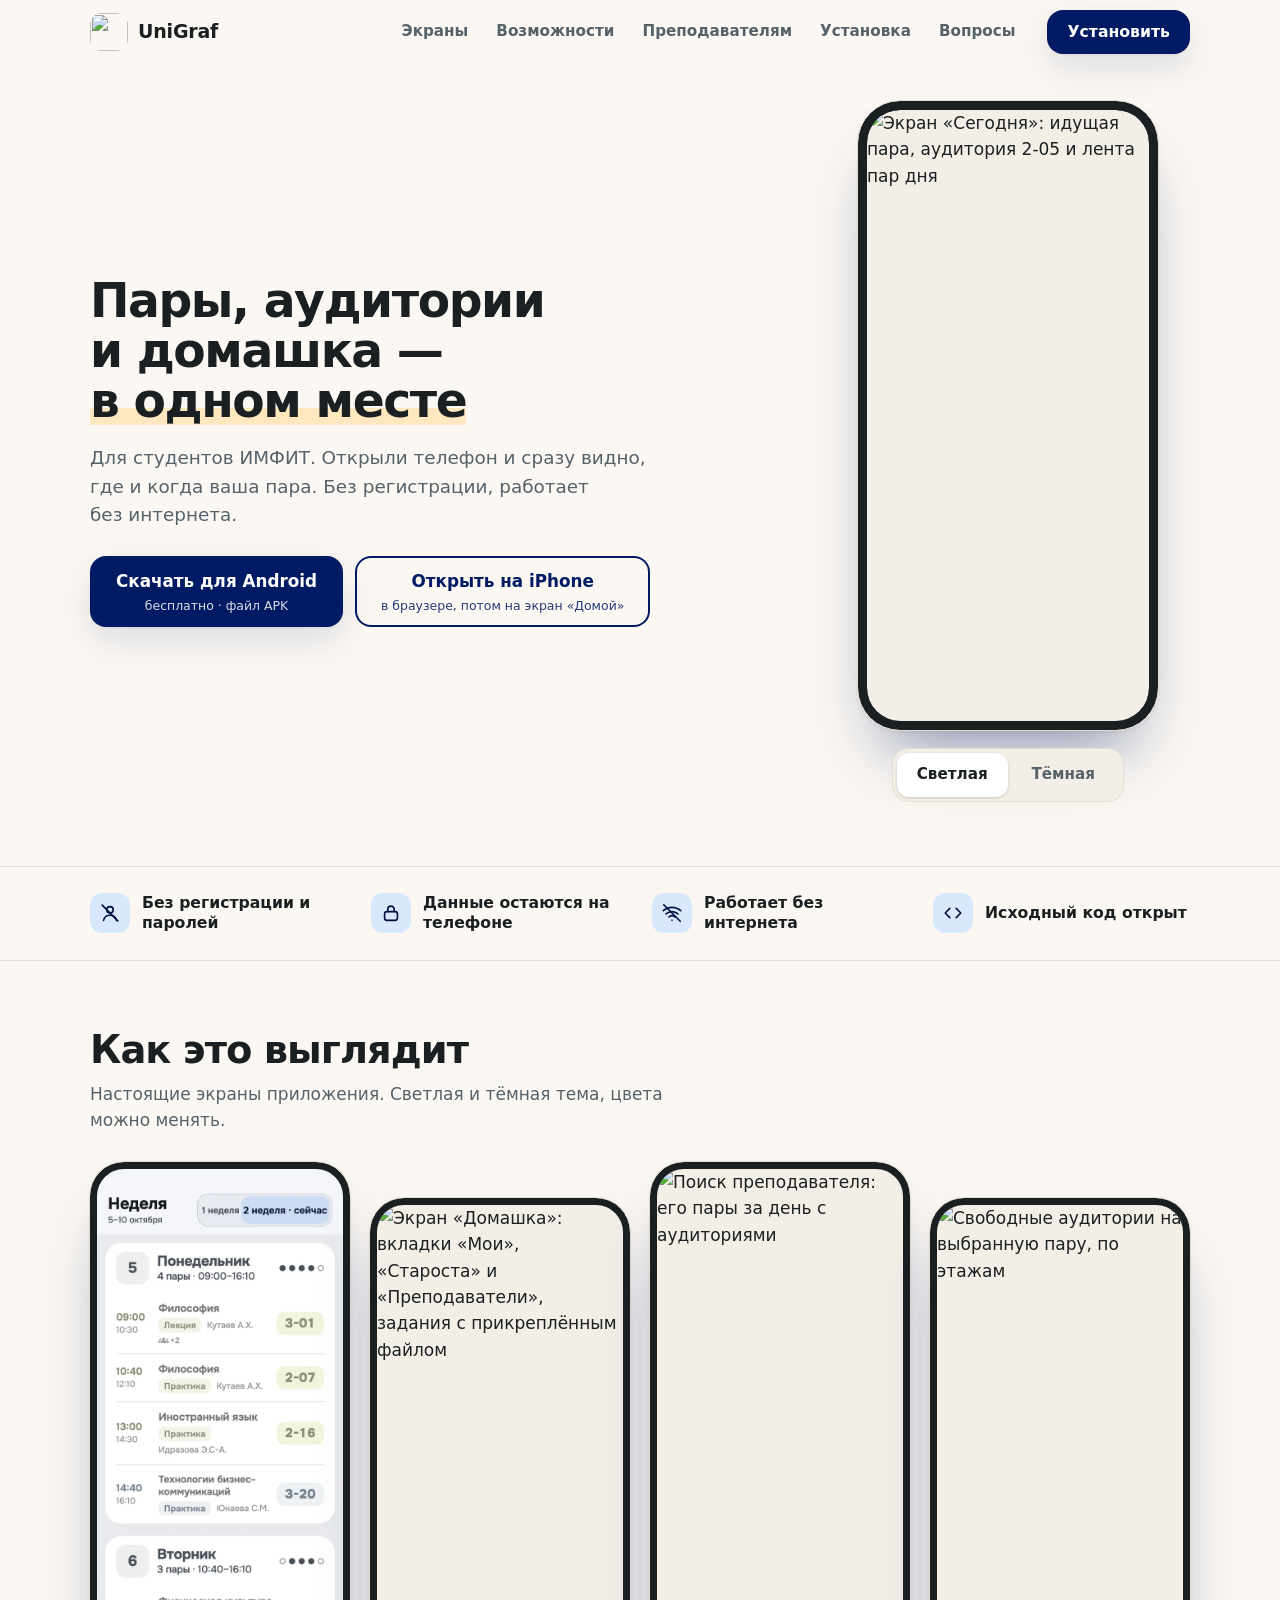
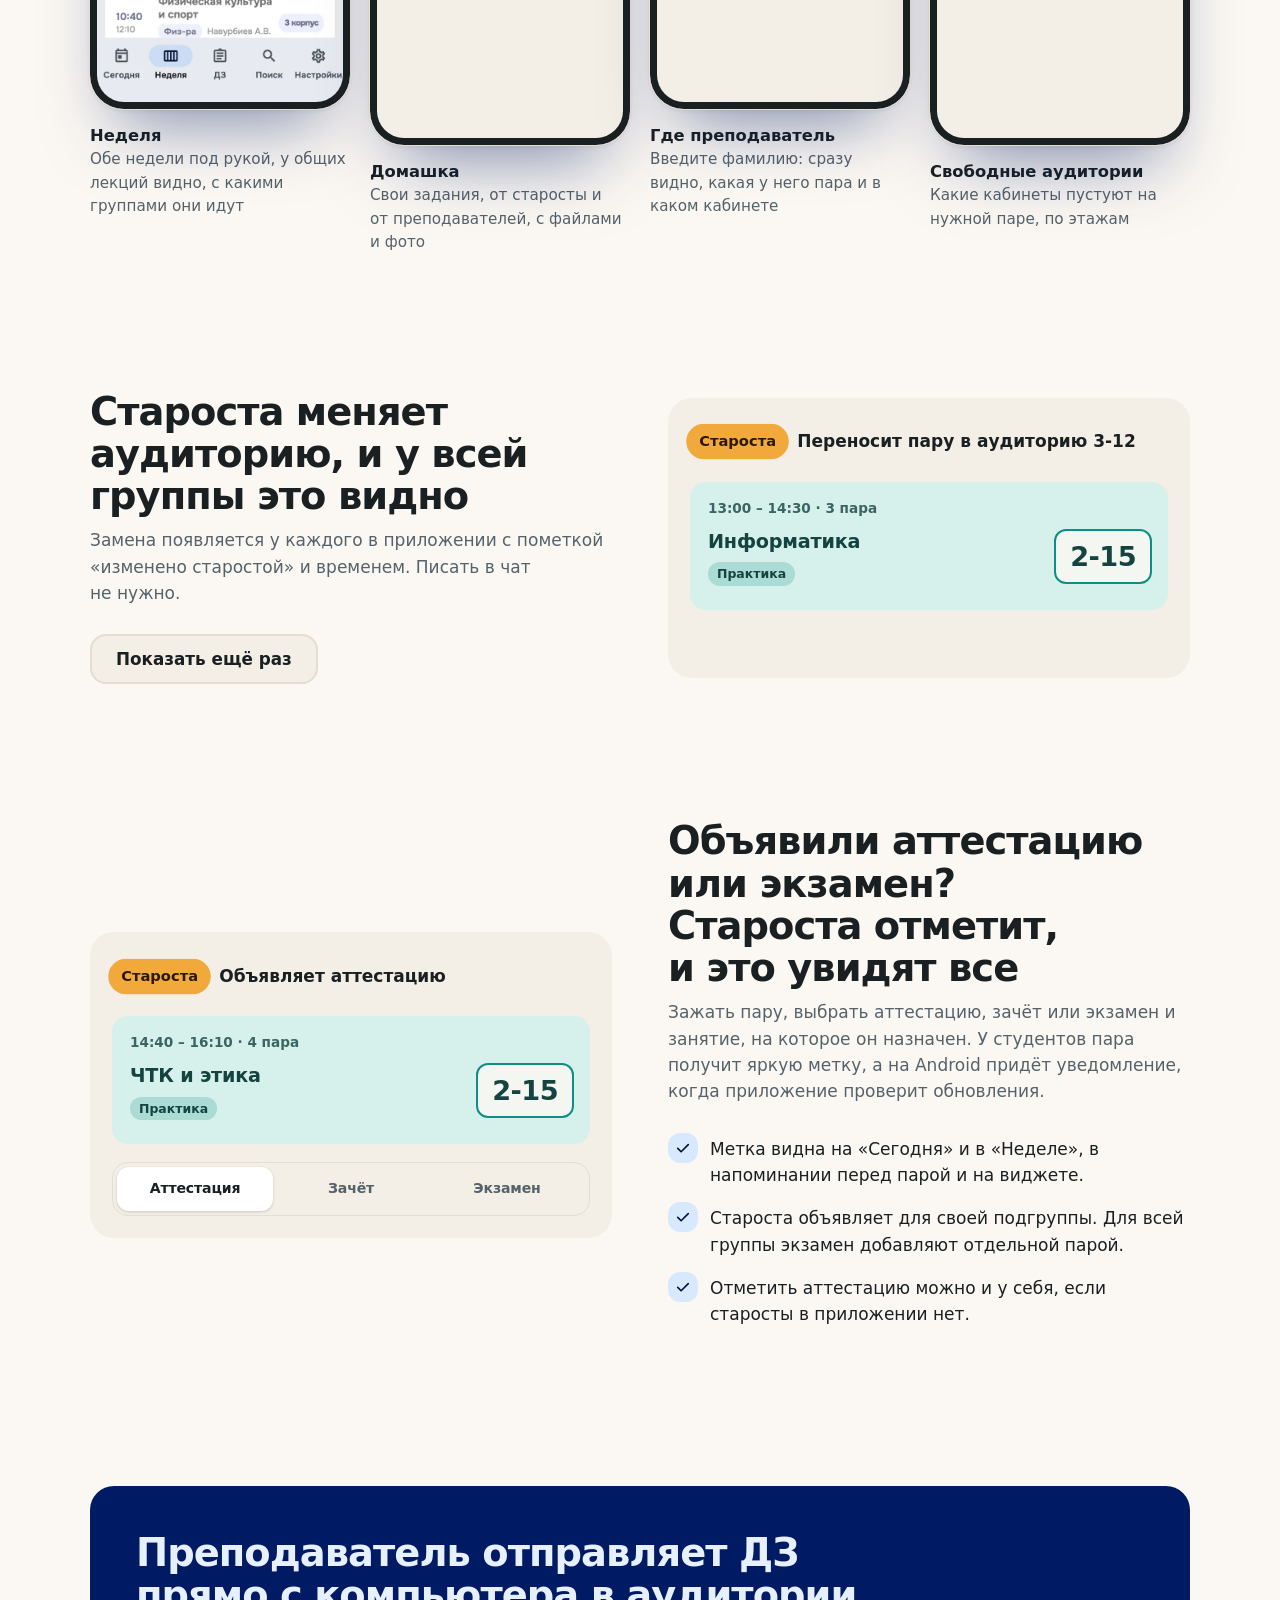
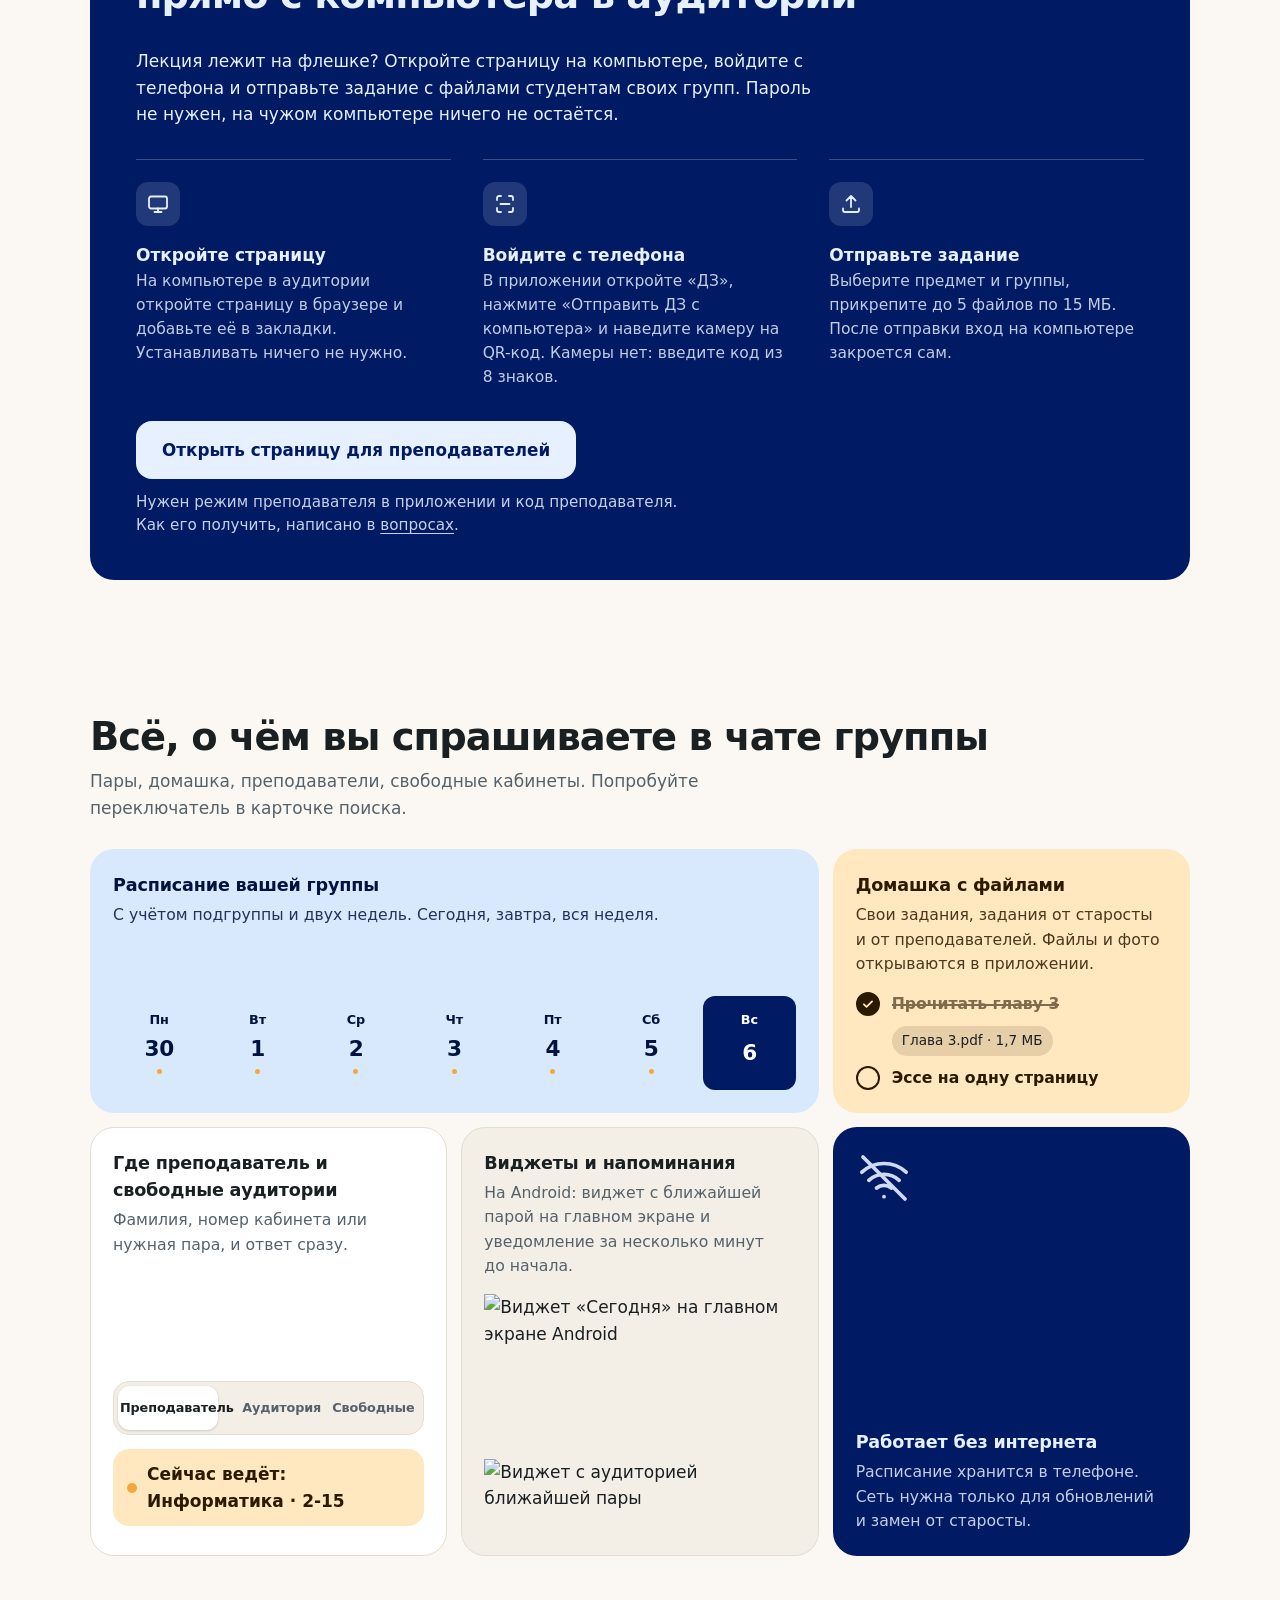
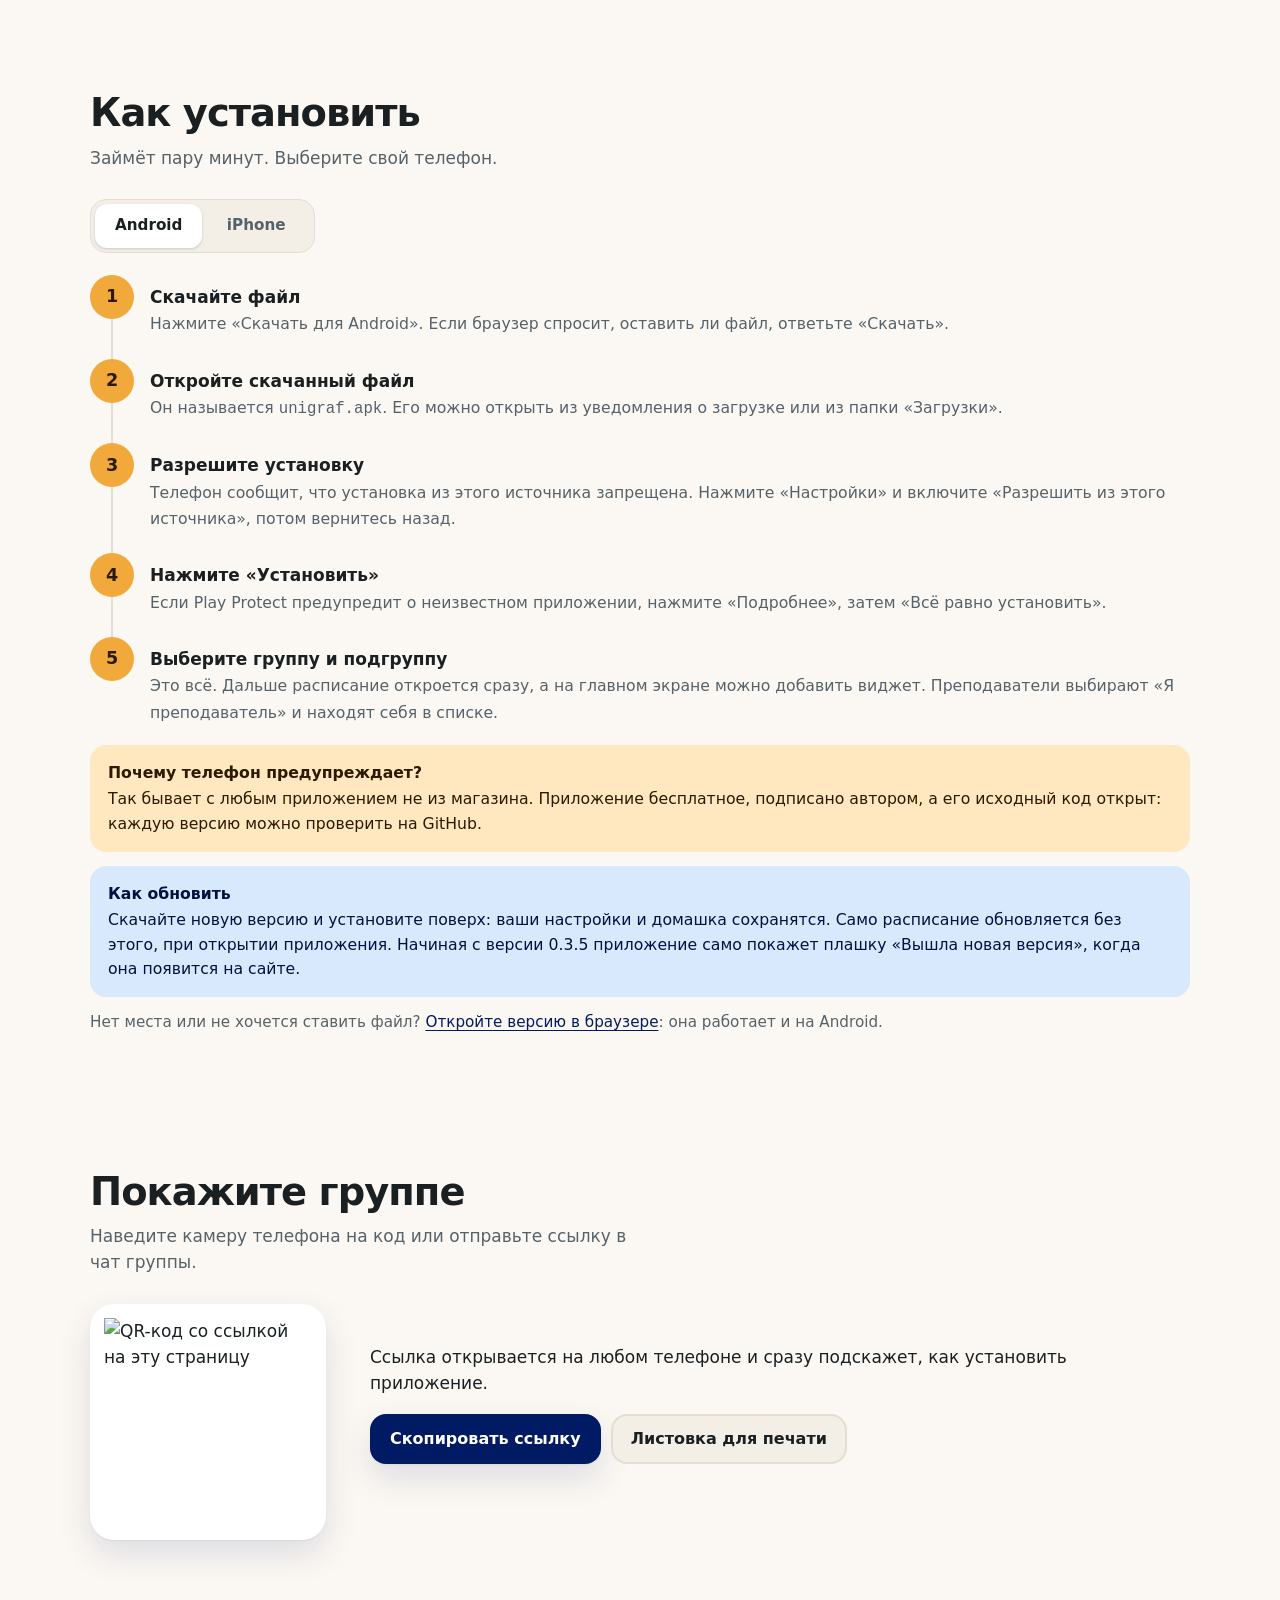
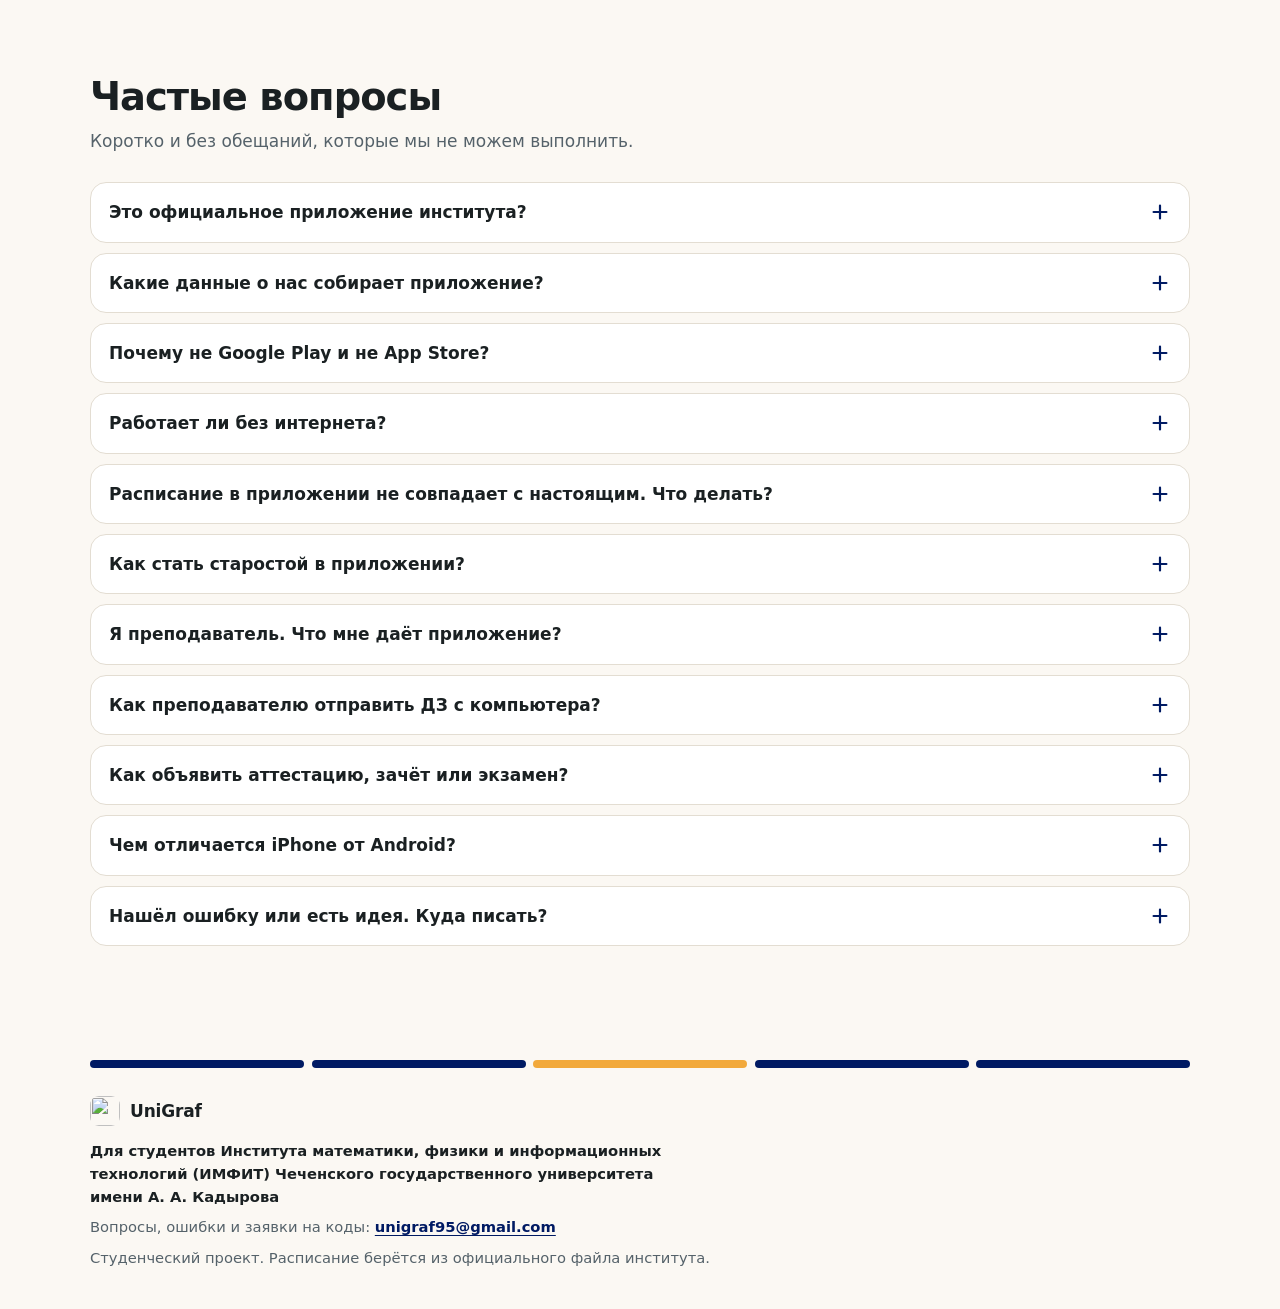
==== commit cecd219b: "Сайт: убран календарь, добавлены разделы про аттестации и ДЗ с компьютера для преподавателей; листов" ====
--- a/data/web/index.html
+++ b/data/web/index.html
@@ -46,6 +46,7 @@
     --band: #001A63;          /* тёмная плашка «без интернета» */
     --band-ink: #E6F0FF;
     --err: #B3261E;
+    --err-ink: #FFFFFF;
     /* Одна шкала скруглений на всей странице: крупные поверхности, кнопки и карточки, мелочь */
     --r-lg: 24px;
     --r-md: 16px;
@@ -72,6 +73,7 @@
       --band: #132C66;
       --band-ink: #D6E6FF;
       --err: #FFB4AB;
+      --err-ink: #690005;
       --shadow: 0 1px 2px rgba(0, 0, 0, .4), 0 14px 34px rgba(0, 0, 0, .35);
       --shadow-phone: 0 2px 4px rgba(0, 0, 0, .5), 0 40px 70px -28px rgba(0, 0, 0, .8);
     }
@@ -182,7 +184,7 @@
   .demo { background: var(--surface-2); border-radius: var(--r-lg); padding: 22px; display: grid; gap: 18px; align-content: start; min-height: 17.5rem; }
   .who { display: flex; align-items: center; gap: 12px; min-height: 44px; }
   .who-chip { flex: none; font-weight: 700; font-size: .85rem; padding: 6px 12px; border-radius: 99px; background: var(--petrol); color: var(--petrol-ink); transition: transform .4s var(--ease), background-color .3s; }
-  .who-chip.hot { background: var(--amber); color: var(--amber-ink); transform: scale(1.08); }
+  .who-chip.hot { background: var(--amber); color: #2B1A00; transform: scale(1.08); }
   .who-text { font-weight: 600; transition: opacity .25s; }
   /* Карточка пары в стиле приложения (цвета предмета «Информатика») */
   .tile { --tc: #D6F0EC; --ta: #0E8F86; --to: #144340; position: relative; display: grid; grid-template-columns: 1fr auto; gap: 8px 14px; align-items: center; background: var(--tc); color: var(--to); border-radius: var(--r-md); padding: 16px 16px 16px 18px; box-shadow: 0 0 0 0 transparent; transition: box-shadow .6s var(--ease); }
@@ -194,7 +196,7 @@
   .plate { min-width: 84px; text-align: center; font-weight: 800; font-size: 1.7rem; letter-spacing: -.02em; line-height: 1; padding: 12px 14px; border-radius: var(--r-sm); border: 2.5px solid var(--ta); background: color-mix(in srgb, var(--paper) 78%, transparent); }
   .t-note { grid-column: 1 / -1; display: grid; grid-template-rows: 0fr; transition: grid-template-rows .5s var(--ease); }
   .t-note > div { overflow: hidden; }
-  .t-note span { display: inline-block; margin-top: 4px; font-size: .85rem; font-weight: 700; padding: 4px 10px; border-radius: 99px; background: var(--amber); color: var(--amber-ink); }
+  .t-note span { display: inline-block; margin-top: 4px; font-size: .85rem; font-weight: 700; padding: 4px 10px; border-radius: 99px; background: var(--amber); color: #2B1A00; }
   .tile.changed .t-note { grid-template-rows: 1fr; }
 
   /* Возможности: плитки разного размера, у каждой своя картинка или мини-экран */
@@ -261,7 +263,6 @@
   .steps li:last-child::after { display: none; }
   .steps b { display: block; padding-top: 9px; }
   .steps span { color: var(--muted); font-size: .98rem; }
-  ol.steps.plain-steps { margin-bottom: 20px; }
   .callout { background: var(--amber-soft); color: var(--amber-ink); border-radius: var(--r-md); padding: 16px 18px; margin: 0 0 14px; font-size: .98rem; text-wrap: pretty; }
   .callout b { display: block; margin-bottom: 2px; }
   .callout.calm { background: var(--petrol-soft); color: var(--petrol-soft-ink); }
@@ -277,7 +278,7 @@
   .btn .ok { display: none; }
   .btn.done .ok { display: inline; }
 
-  /* Раскрывающиеся блоки (вопросы и календарь): высота меняется плавно там, где браузер это умеет */
+  /* Раскрывающиеся блоки (вопросы): высота меняется плавно там, где браузер это умеет */
   details { background: var(--surface); border: 1px solid var(--line); border-radius: var(--r-md); padding: 0 18px; margin-bottom: 10px; transition: border-color .2s; }
   details[open] { border-color: color-mix(in srgb, var(--petrol) 40%, var(--line)); }
   summary { cursor: pointer; font-weight: 700; padding: 16px 0; list-style: none; display: flex; justify-content: space-between; gap: 12px; align-items: center; }
@@ -292,34 +293,31 @@
     details[open]::details-content { block-size: auto; opacity: 1; }
   }
 
-  /* Календарь без приложения (подписка .ics) */
-  .choices { display: flex; flex-wrap: wrap; gap: 8px; }
-  .choices button { font: inherit; font-size: 15px; min-height: 44px; padding: 8px 14px; border-radius: var(--r-sm); border: 1px solid var(--line); background: var(--surface-2); color: var(--ink); cursor: pointer; transition: transform .2s var(--ease), background-color .2s, border-color .2s; }
-  .choices button:active { transform: scale(.96); }
-  .choices button[aria-pressed="true"] { background: var(--petrol); border-color: var(--petrol); color: var(--petrol-ink); font-weight: 700; }
-  .cal-step { margin: 0 0 16px; }
-  .cal-step:not([hidden]) { animation: paneIn .4s var(--ease) both; }
-  .cal-step h4 { margin: 0 0 8px; font-size: .85rem; color: var(--muted); text-transform: uppercase; letter-spacing: .05em; }
-  .hint { color: var(--muted); font-size: .92rem; margin: 8px 0 0; }
-  .actions { display: grid; gap: 10px; }
-  .actions .btn { flex-direction: row; }
-  .wk-tabs.seg { display: grid; width: 100%; margin: 14px 0 6px; }
-  .wk-tabs.seg button { min-height: 40px; }
-  .day { margin-top: 14px; }
-  .day h5 { font-size: 16px; margin: 0 0 6px; display: flex; align-items: baseline; gap: 8px; }
-  .day h5 .today { font-size: 12px; font-weight: 700; color: var(--petrol); }
-  .lesson { display: grid; grid-template-columns: 64px 1fr auto; gap: 4px 12px; padding: 10px 0; border-top: 1px solid var(--line); align-items: start; }
-  .lesson .time { color: var(--muted); font-size: 14px; }
-  .lesson .time b { display: block; color: var(--ink); font-size: 15px; }
-  .lesson .subject { font-weight: 600; }
-  .lesson .meta { color: var(--muted); font-size: 14px; }
-  .lesson .room { font-size: 20px; font-weight: 800; text-align: right; white-space: nowrap; }
-  .tag { display: inline-block; font-size: 12px; font-weight: 700; border-radius: 6px; padding: 1px 7px; margin-left: 6px; vertical-align: 1px; background: var(--petrol-soft); color: var(--petrol-soft-ink); }
-  .tag.lecture { background: var(--amber-soft); color: var(--amber-ink); }
-  .empty { color: var(--muted); padding: 8px 0; border-top: 1px solid var(--line); }
-  .error { color: var(--err); }
-  ol.plain { padding-left: 22px; margin: 0 0 8px; }
-  ol.plain li { margin-bottom: 6px; }
+  /* Аттестация, зачёт, экзамен: демонстрация и метка, как в приложении */
+  .split.flip > :first-child { order: 0; }
+  .demo .seg { width: 100%; }
+  .demo .seg button { padding: 0 4px; font-size: .88rem; letter-spacing: -.01em; }
+  .t-kind.exam { display: inline-flex; align-items: center; gap: 6px; background: var(--err); color: var(--err-ink); font-weight: 800; padding: 3px 10px 3px 8px; }
+  .t-kind.exam svg { width: 15px; height: 15px; stroke: currentColor; fill: none; stroke-width: 2.2; stroke-linecap: round; stroke-linejoin: round; }
+  .points { list-style: none; padding: 0; margin: 0 0 22px; display: grid; gap: 14px; }
+  .points li { display: flex; align-items: flex-start; gap: 12px; text-wrap: pretty; }
+  .points svg { flex: none; width: 30px; height: 30px; padding: 6px; border-radius: var(--r-sm); background: var(--petrol-soft); color: var(--petrol-soft-ink); stroke: currentColor; fill: none; stroke-width: 2.2; stroke-linecap: round; stroke-linejoin: round; }
+  .points span { padding-top: 3px; }
+
+  /* Преподавателям: отправка ДЗ с компьютера */
+  .teach { background: var(--band); color: var(--band-ink); border-radius: var(--r-lg); padding: 30px 22px; display: grid; gap: 26px; }
+  .teach h2 { color: var(--band-ink); margin: 0; max-width: 19em; }
+  .teach .sub { color: var(--band-ink); opacity: .86; margin: 0; max-width: 40em; }
+  .flow { list-style: none; padding: 0; margin: 0; display: grid; gap: 0; }
+  .flow li { display: grid; grid-template-columns: 44px 1fr; gap: 14px; align-content: start; padding: 18px 0; border-top: 1px solid color-mix(in srgb, var(--band-ink) 24%, transparent); }
+  .flow svg { width: 44px; height: 44px; padding: 10px; border-radius: var(--r-sm); background: color-mix(in srgb, var(--band-ink) 14%, transparent); stroke: currentColor; fill: none; stroke-width: 1.8; stroke-linecap: round; stroke-linejoin: round; }
+  .flow b { display: block; padding-top: 2px; }
+  .flow span { display: block; opacity: .84; font-size: .97rem; text-wrap: pretty; }
+  .teach-cta { display: grid; gap: 12px; justify-items: start; }
+  .btn.light { background: var(--band-ink); color: var(--band); box-shadow: none; flex-direction: row; }
+  .btn.light:focus-visible { outline-color: var(--band-ink); }
+  .teach-cta p { margin: 0; opacity: .86; font-size: .95rem; max-width: 36em; text-wrap: pretty; }
+  .teach-cta a:not(.btn) { color: inherit; }
 
   /* ---------- Подвал ---------- */
   .foot-brand { margin: 0 0 14px; font-size: 17px; }
@@ -331,6 +329,11 @@
   footer .contact { margin: 0 0 8px; }
   footer .contact a { color: var(--petrol); font-weight: 600; text-underline-offset: 3px; }
   footer .btn { flex-direction: row; min-height: 48px; padding: 8px 20px; font-size: 1rem; }
+
+  @media (prefers-color-scheme: dark) {
+    .dock .btn { box-shadow: 0 2px 6px rgba(0, 0, 0, .4), 0 16px 34px rgba(0, 0, 0, .45); }
+    @media (hover: hover) { .btn.primary:hover { box-shadow: 0 2px 4px rgba(0, 0, 0, .4), 0 18px 36px rgba(0, 0, 0, .45); } }
+  }
 
   /* Нижняя кнопка на телефоне: появляется, когда главная кнопка уехала с экрана */
   .dock { position: fixed; z-index: 25; left: 16px; right: 16px; bottom: max(14px, env(safe-area-inset-bottom)); transform: translateY(160%); transition: transform .5s var(--ease); }
@@ -357,7 +360,7 @@
     html { scroll-behavior: auto; }
     h1 em { background-size: 100% 100%; }
     .seg::before, .btn, .phone, .dock, .tile, .t-note { transition-duration: .01ms !important; }
-    .panel:not([hidden]), .find-out [data-pane].on, .cal-step:not([hidden]) { animation: none; }
+    .panel:not([hidden]), .find-out [data-pane].on { animation: none; }
   }
 
   @media (min-width: 720px) {
@@ -365,6 +368,9 @@
     .cell.c-a { grid-column: span 4; } .cell.c-b { grid-column: span 2; }
     .cell.c-c, .cell.c-d, .cell.c-e { grid-column: span 2; }
     .share { grid-template-columns: auto 1fr; gap: 44px; }
+    .teach { padding: 46px 46px 42px; gap: 32px; }
+    .flow { grid-template-columns: repeat(3, 1fr); gap: 32px; }
+    .flow li { grid-template-columns: 1fr; gap: 14px; padding: 22px 0 0; }
     .shots { overflow: visible; justify-content: space-between; margin: 0; padding: 0; }
     .shot { flex: 1 1 0; }
     .shot:nth-child(even) { margin-top: 36px; }
@@ -377,11 +383,10 @@
     .hero { grid-template-columns: 1.3fr .7fr; gap: 56px; padding: 36px 0 64px; min-height: min(720px, calc(100dvh - 64px)); }
     .stage .phone { width: min(300px, 34dvh); }
     .split { grid-template-columns: 1fr 1fr; gap: 56px; }
+    .split.flip > :first-child { order: 2; }
     section { padding: 68px 0; }
   }
   @media (max-width: 380px) {
-    .lesson { grid-template-columns: 54px 1fr; }
-    .lesson .room { grid-column: 2; text-align: left; font-size: 18px; }
     .btn { width: 100%; }
     .seg button { padding: 0 12px; }
   }
@@ -400,6 +405,7 @@
     <nav class="nav" aria-label="Разделы страницы">
       <a href="#screens">Экраны</a>
       <a href="#features">Возможности</a>
+      <a href="#teachers">Преподавателям</a>
       <a href="#install">Установка</a>
       <a href="#faq">Вопросы</a>
     </nav>
@@ -499,6 +505,52 @@
     </div>
   </section>
 
+  <!-- АТТЕСТАЦИЯ, ЗАЧЁТ, ЭКЗАМЕН: живая демонстрация -->
+  <section id="exams" aria-labelledby="h-exams">
+    <div class="split flip">
+      <div>
+        <h2 id="h-exams" class="rv">Объявили аттестацию или экзамен? Староста отметит, и это увидят все</h2>
+        <p class="sub rv" style="--d:1">Зажать пару, выбрать аттестацию, зачёт или экзамен и занятие, на которое он назначен. У студентов пара получит яркую метку, а на Android придёт уведомление, когда приложение проверит обновления.</p>
+        <ul class="points rv" style="--d:2">
+          <li><svg viewBox="0 0 24 24" aria-hidden="true"><path d="m5 12.5 4.5 4.5L19 7.5"/></svg><span>Метка видна на «Сегодня» и в «Неделе», в напоминании перед парой и на виджете.</span></li>
+          <li><svg viewBox="0 0 24 24" aria-hidden="true"><path d="m5 12.5 4.5 4.5L19 7.5"/></svg><span>Староста объявляет для своей подгруппы. Для всей группы экзамен добавляют отдельной парой.</span></li>
+          <li><svg viewBox="0 0 24 24" aria-hidden="true"><path d="m5 12.5 4.5 4.5L19 7.5"/></svg><span>Отметить аттестацию можно и у себя, если старосты в приложении нет.</span></li>
+        </ul>
+      </div>
+      <div class="demo rv" style="--d:1" id="exam-demo" aria-live="polite">
+        <div class="who"><span class="who-chip" id="exam-chip">По расписанию</span><span class="who-text" id="exam-text">ЧТК и этика, практика</span></div>
+        <div class="tile" id="exam-tile">
+          <div class="t-time">14:40 – 16:10 · 4 пара</div>
+          <div><div class="t-subject">ЧТК и этика</div><span class="t-kind" id="exam-badge">Практика</span></div>
+          <div class="plate">2-15</div>
+          <div class="t-note"><div><span>темы 1–5</span></div></div>
+        </div>
+        <div class="seg" id="exam-seg" role="group" aria-label="Что объявить" style="--n:3;--i:0">
+          <button type="button" data-kind="0" aria-pressed="true">Аттестация</button>
+          <button type="button" data-kind="1" aria-pressed="false">Зачёт</button>
+          <button type="button" data-kind="2" aria-pressed="false">Экзамен</button>
+        </div>
+      </div>
+    </div>
+  </section>
+
+  <!-- ПРЕПОДАВАТЕЛЯМ: ДЗ С КОМПЬЮТЕРА -->
+  <section id="teachers" aria-labelledby="h-teachers">
+    <div class="teach">
+      <h2 id="h-teachers" class="rv">Преподаватель отправляет ДЗ прямо с компьютера в аудитории</h2>
+      <p class="sub rv" style="--d:1">Лекция лежит на флешке? Откройте страницу на компьютере, войдите с телефона и отправьте задание с файлами студентам своих групп. Пароль не нужен, на чужом компьютере ничего не остаётся.</p>
+      <ol class="flow">
+        <li class="rv" style="--d:2"><svg viewBox="0 0 24 24" aria-hidden="true"><rect x="3" y="4.5" width="18" height="12" rx="2"/><path d="M8.5 20h7M12 16.5V20"/></svg><div><b>Откройте страницу</b><span>На компьютере в аудитории откройте страницу в браузере и добавьте её в закладки. Устанавливать ничего не нужно.</span></div></li>
+        <li class="rv" style="--d:3"><svg viewBox="0 0 24 24" aria-hidden="true"><path d="M4 8V6a2 2 0 0 1 2-2h2M4 16v2a2 2 0 0 0 2 2h2M16 4h2a2 2 0 0 1 2 2v2M16 20h2a2 2 0 0 0 2-2v-2M7.5 12h9"/></svg><div><b>Войдите с телефона</b><span>В приложении откройте «ДЗ», нажмите «Отправить ДЗ с компьютера» и наведите камеру на QR-код. Камеры нет: введите код из 8 знаков.</span></div></li>
+        <li class="rv" style="--d:4"><svg viewBox="0 0 24 24" aria-hidden="true"><path d="M4 16.5v1.5a2 2 0 0 0 2 2h12a2 2 0 0 0 2-2v-1.5M12 15V4M7.5 8.5 12 4l4.5 4.5"/></svg><div><b>Отправьте задание</b><span>Выберите предмет и группы, прикрепите до 5 файлов по 15 МБ. После отправки вход на компьютере закроется сам.</span></div></li>
+      </ol>
+      <div class="teach-cta rv" style="--d:5">
+        <a class="btn light" href="teacher/" data-shared>Открыть страницу для преподавателей</a>
+        <p>Нужен режим преподавателя в приложении и код преподавателя. Как его получить, написано в <a href="#faq">вопросах</a>.</p>
+      </div>
+    </div>
+  </section>
+
   <!-- ВОЗМОЖНОСТИ -->
   <section id="features" aria-labelledby="h-features">
     <h2 id="h-features" class="rv">Всё, о чём вы спрашиваете в чате группы</h2>
@@ -579,7 +631,7 @@
         <li><div><b>Выберите «На экран „Домой“»</b><span>Потом «Добавить». На экране появится значок приложения.</span></div></li>
         <li><div><b>Запускайте с главного экрана</b><span>Приложение откроется без адресной строки, как обычное. Выберите группу и подгруппу.</span></div></li>
       </ol>
-      <div class="callout"><b>Чего нет на iPhone</b>Виджетов и напоминаний о парах: их запрещает платформа для сайтов. Всё остальное, включая домашку с файлами и замены от старосты, работает. Напоминания можно получить через <a href="#calendar">календарь</a>.</div>
+      <div class="callout"><b>Чего нет на iPhone</b>Виджетов и напоминаний о парах: их запрещает платформа для сайтов. Всё остальное, включая домашку с файлами и замены от старосты, работает.</div>
       <a class="btn primary" href="app/" data-shared style="display:inline-flex">Открыть на iPhone</a>
     </div>
   </section>
@@ -600,55 +652,6 @@
         <p class="copied" id="copied" role="status"></p>
       </div>
     </div>
-  </section>
-
-  <!-- КАЛЕНДАРЬ БЕЗ ПРИЛОЖЕНИЯ -->
-  <section id="calendar" aria-labelledby="h-calendar">
-    <h2 id="h-calendar" class="rv">Не хотите ставить приложение? Подключите календарь</h2>
-    <p class="sub">Календарь — это программа, которая уже есть в вашем телефоне: «Календарь» на iPhone и «Google Календарь» на Android. Выберите свою группу, и все пары появятся в нём сами, с временем и аудиторией. Когда расписание изменится, пары в календаре обновятся тоже.</p>
-    <ol class="steps">
-      <li><div><b>Выберите группу</b><span>Нажмите кнопку ниже и укажите форму обучения, курс, группу и подгруппу.</span></div></li>
-      <li><div><b>Нажмите «Добавить в календарь»</b><span>Телефон спросит, подписаться ли на расписание. Согласитесь.</span></div></li>
-      <li><div><b>Откройте «Календарь»</b><span>Пары уже там. Можно добавить виджет календаря на главный экран.</span></div></li>
-    </ol>
-    <div class="callout calm"><b>Чего в календаре не будет</b>Только пары. Домашки, замен от старосты, поиска преподавателей и виджетов приложения в нём нет: для этого нужно приложение. Новое расписание в календаре появляется не мгновенно, а в течение нескольких часов.</div>
-    <details id="cal-details">
-      <summary>Выбрать группу и подключить календарь</summary>
-      <div id="loading" style="padding-bottom:14px">Загружаю расписание…</div>
-      <div id="app" hidden>
-        <div class="cal-step" id="step-form"><h4>Форма обучения</h4><div class="choices" id="forms"></div></div>
-        <div class="cal-step" id="step-course" hidden><h4>Курс</h4><div class="choices" id="courses"></div></div>
-        <div class="cal-step" id="step-group" hidden><h4>Группа</h4><div class="choices" id="groups"></div></div>
-        <div class="cal-step" id="step-subgroup" hidden>
-          <h4>Подгруппа</h4><div class="choices" id="subgroups"></div>
-          <p class="hint">Подгруппа 1 — левый столбец группы в таблице расписания.</p>
-        </div>
-        <div class="cal-step" id="step-pe" hidden>
-          <h4>Физкультура</h4><div class="choices" id="pe"></div>
-          <p class="hint">У вашей группы физкультура отдельно у юношей и у девушек.</p>
-        </div>
-        <div id="result" hidden>
-          <div class="actions" style="margin-bottom:8px">
-            <a class="btn primary" id="btn-ics-ios" href="#">Добавить в календарь iPhone</a>
-            <a class="btn soft" id="btn-google" href="#" target="_blank" rel="noopener">Добавить в Google Календарь (Android)</a>
-          </div>
-          <p class="hint">На iPhone нажмите первую кнопку, на Android — вторую.</p>
-          <h3 id="table-title" style="margin-top:22px">Расписание</h3>
-          <div class="wk-tabs seg" role="tablist" style="--n:2;--i:0">
-            <button role="tab" id="tab-1" aria-selected="true" data-week="1">1 неделя</button>
-            <button role="tab" id="tab-2" aria-selected="false" data-week="2">2 неделя</button>
-          </div>
-          <div id="week-table"></div>
-          <h3 style="margin-top:26px">Виджет на экране iPhone</h3>
-          <ol class="plain">
-            <li>Нажмите «Добавить в Календарь iPhone» выше и подтвердите <b>«Подписаться»</b> → <b>«Добавить»</b>.</li>
-            <li>На экране «Домой» нажмите и подержите пустое место, пока значки не начнут покачиваться.</li>
-            <li>Нажмите <b>＋</b> в левом верхнем углу → найдите <b>«Календарь»</b> → выберите виджет «Следующее событие» или «Список».</li>
-          </ol>
-          <p class="hint">Если пары не появились: Настройки → Календарь → Учётные записи → Подписные календари — проверьте, что подписка там есть.</p>
-        </div>
-      </div>
-    </details>
   </section>
 
   <!-- ВОПРОСЫ -->
@@ -685,8 +688,16 @@
       <p>Режим преподавателя показывает ваши пары по всем группам: при первом запуске выберите «Я преподаватель» и найдите себя в списке. Лекции для нескольких групп собраны в одну пару, вместо фамилии на карточке указаны группы. Чтобы отправлять домашние задания студентам своих групп, нужен код преподавателя: его выдаёт автор приложения. Напишите на <a href="mailto:unigraf95@gmail.com?subject=Код%20преподавателя">unigraf95@gmail.com</a>: укажите фамилию, имя, отчество и группы, которым вы преподаёте.</p>
     </details>
     <details class="rv" style="--d:5">
+      <summary>Как преподавателю отправить ДЗ с компьютера?</summary>
+      <p>Откройте <a href="teacher/" data-shared>страницу для преподавателей</a> на компьютере. В приложении в режиме преподавателя на вкладке «ДЗ» нажмите «Отправить ДЗ с компьютера» и отсканируйте QR-код или введите код из 8 знаков. Потом выберите предмет и группы, напишите задание и прикрепите файлы (до 5 штук, каждый до 15 МБ). После отправки вход на компьютере закрывается сам, на компьютере ничего не запоминается. Исправить или удалить отправленное можно в приложении.</p>
+    </details>
+    <details class="rv" style="--d:5">
+      <summary>Как объявить аттестацию, зачёт или экзамен?</summary>
+      <p>Староста группы зажимает пару на экране «Сегодня» и выбирает «Объявить аттестацию, зачёт или экзамен». Приложение предложит ближайшее занятие этого предмета, можно выбрать другое и дописать заметку. Объявление увидит подгруппа старосты. Для всей группы экзамен добавляют отдельной парой: «Мои правки» → «Добавить пару» с переключателем «Для всей группы». Студент может отметить аттестацию и у себя.</p>
+    </details>
+    <details class="rv" style="--d:5">
       <summary>Чем отличается iPhone от Android?</summary>
-      <p>На iPhone приложение открывается из браузера и закрепляется на экране «Домой». В нём есть всё, кроме виджетов и напоминаний о парах: их для сайтов запрещает платформа. Для напоминаний подпишитесь на календарь.</p>
+      <p>На iPhone приложение открывается из браузера и закрепляется на экране «Домой». В нём есть всё, кроме виджетов и напоминаний о парах: их для сайтов запрещает платформа.</p>
     </details>
     <details class="rv" style="--d:6">
       <summary>Нашёл ошибку или есть идея. Куда писать?</summary>
@@ -713,16 +724,10 @@
 // Корень сайта: на основной странице пусто; на тестовой (/site-next/) публикация ставит «../» (приложение, APK и расписание лежат на основном сайте)
 const ROOT = (document.querySelector('meta[name="site-root"]') || {}).content || "";
 document.querySelectorAll("a[data-shared]").forEach((a) => { if (ROOT) a.setAttribute("href", ROOT + a.getAttribute("href")); });
-const state = { index: null, form: null, course: null, group: null, subgroup: null, pe: null, week: 1, groupData: null };
 
 // ---------- Время (Москва, UTC+3) ----------
 function moscowNow() { return new Date(Date.now() + 3 * 3600 * 1000); }
 function moscowToday() { const n = moscowNow(); return new Date(Date.UTC(n.getUTCFullYear(), n.getUTCMonth(), n.getUTCDate())); }
-function weekNumber(day, anchorIso) {
-  const anchor = new Date(anchorIso + "T00:00:00Z");
-  const days = Math.round((day - anchor) / 86400000);
-  return ((Math.floor(days / 7) % 2) + 2) % 2 + 1;
-}
 
 // ---------- Платформа: подсвечиваем нужную кнопку ----------
 function detectOs() {
@@ -816,167 +821,8 @@
   });
 }
 
-// ---------- Календарь без приложения (подписка .ics) ----------
-const WEEKDAYS = ["", "Понедельник", "Вторник", "Среда", "Четверг", "Пятница", "Суббота"];
-const KIND_TITLES = { lecture: "Лекция", practice: "Практика", pe: "Физ-ра", curator: "Кураторский" };
-const STORAGE_KEY = "unigraf.choice";
-function saveChoice() {
-  try { localStorage.setItem(STORAGE_KEY, JSON.stringify({ form: state.form, course: state.course, group: state.group, subgroup: state.subgroup, pe: state.pe })); } catch (e) { /* приватный режим */ }
-}
-function loadChoice() { try { return JSON.parse(localStorage.getItem(STORAGE_KEY) || "null"); } catch (e) { return null; } }
-function renderChoices(containerId, items, selected, onPick) {
-  const box = $(containerId);
-  box.replaceChildren();
-  for (const item of items) {
-    const b = document.createElement("button");
-    b.type = "button";
-    b.textContent = item.label;
-    b.setAttribute("aria-pressed", String(item.value === selected));
-    b.addEventListener("click", () => onPick(item.value));
-    box.append(b);
-  }
-}
-function currentForm() { return state.index.forms.find((f) => f.code === state.form); }
-function currentGroup() { const form = currentForm(); return form && form.groups.find((g) => g.id === state.group); }
-function render() {
-  const forms = state.index.forms;
-  renderChoices("forms", forms.map((f) => ({ value: f.code, label: f.title })), state.form, (v) => { state.form = v; state.course = state.group = state.subgroup = state.pe = null; update(); });
-  const form = currentForm();
-  $("step-course").hidden = !form;
-  if (!form) return finish(false);
-  const courses = [...new Set(form.groups.map((g) => g.course))].sort((a, b) => a - b);
-  if (courses.length === 1) state.course = courses[0];
-  renderChoices("courses", courses.map((c) => ({ value: c, label: c + " курс" })), state.course, (v) => { state.course = v; state.group = state.subgroup = state.pe = null; update(); });
-  $("step-group").hidden = state.course == null;
-  if (state.course == null) return finish(false);
-  const groups = form.groups.filter((g) => g.course === state.course);
-  renderChoices("groups", groups.map((g) => ({ value: g.id, label: g.title })), state.group, (v) => { state.group = v; state.subgroup = state.pe = null; update(); });
-  const group = currentGroup();
-  $("step-subgroup").hidden = !group || group.subgroups.length < 2;
-  if (!group) return finish(false);
-  if (group.subgroups.length === 1) state.subgroup = 1;
-  renderChoices("subgroups", group.subgroups.map((s) => ({ value: s.n, label: s.label })), state.subgroup, (v) => { state.subgroup = v; update(); });
-  if (state.subgroup == null) return finish(false);
-  $("step-pe").hidden = !group.hasGenderedPe;
-  if (group.hasGenderedPe) {
-    renderChoices("pe", [{ value: "m", label: "Юноши" }, { value: "f", label: "Девушки" }, { value: "both", label: "Показывать обе" }], state.pe, (v) => { state.pe = v; update(); });
-    if (state.pe == null) return finish(false);
-  } else { state.pe = null; }
-  finish(true);
-}
-function finish(ready) { $("result").hidden = !ready; if (ready) showResult(); }
-function update() { saveChoice(); render(); }
-function calendarFileName(group) {
-  const suffix = state.pe === "m" || state.pe === "f" ? "-" + state.pe : "";
-  return `${group.id}-${state.subgroup}${suffix}.ics`;
-}
-async function showResult() {
-  const group = currentGroup();
-  const icsUrl = new URL(ROOT + "ics/" + calendarFileName(group), location.href);
-  const webcal = icsUrl.href.replace(/^https?:/, "webcal:");
-  $("btn-ics-ios").href = webcal;
-  $("btn-google").href = "https://calendar.google.com/calendar/r?cid=" + encodeURIComponent(webcal);
-  const subgroupLabel = group.subgroups.length > 1 ? " · " + group.subgroups[state.subgroup - 1].label : "";
-  $("table-title").textContent = "Расписание · " + group.title + subgroupLabel;
-  if (!state.groupData || state.groupData.group.id !== group.id) {
-    $("week-table").textContent = "Загружаю…";
-    try {
-      const response = await fetch(ROOT + "groups/" + group.id + ".json", { cache: "no-cache" });
-      state.groupData = await response.json();
-    } catch (e) {
-      $("week-table").innerHTML = '<p class="error">Не удалось загрузить расписание группы. Обновите страницу.</p>';
-      return;
-    }
-  }
-  renderWeek();
-}
-function lessonVisible(lesson) {
-  if (!lesson.subgroups.includes(state.subgroup)) return false;
-  if (state.pe === "m" && lesson.tags.includes("female")) return false;
-  if (state.pe === "f" && lesson.tags.includes("male")) return false;
-  return true;
-}
-function renderWeek() {
-  for (const n of [1, 2]) $("tab-" + n).setAttribute("aria-selected", String(state.week === n));
-  document.querySelector(".wk-tabs").style.setProperty("--i", state.week - 1);
-  const bells = state.index.bells;
-  const today = moscowToday();
-  const isCurrentWeek = weekNumber(today, state.index.weekAnchor) === state.week;
-  const todayWeekday = today.getUTCDay();
-  const box = $("week-table");
-  box.replaceChildren();
-  for (let weekday = 1; weekday <= 6; weekday++) {
-    const lessons = state.groupData.lessons
-      .filter((l) => l.weekday === weekday && (l.week === 0 || l.week === state.week) && lessonVisible(l))
-      .sort((a, b) => a.pair - b.pair);
-    if (!lessons.length && weekday === 6) continue;
-    const day = document.createElement("div");
-    day.className = "day";
-    const h = document.createElement("h5");
-    h.textContent = WEEKDAYS[weekday];
-    if (isCurrentWeek && weekday === todayWeekday) {
-      const t = document.createElement("span");
-      t.className = "today";
-      t.textContent = "сегодня";
-      h.append(t);
-    }
-    day.append(h);
-    if (!lessons.length) {
-      const e = document.createElement("div");
-      e.className = "empty";
-      e.textContent = "Пар нет";
-      day.append(e);
-    }
-    for (const l of lessons) {
-      const [start, end] = bells[l.pair - 1];
-      const row = document.createElement("div");
-      row.className = "lesson";
-      row.innerHTML = `<div class="time"><b>${start}</b>${end}</div><div><div class="subject"></div><div class="meta"></div></div><div class="room"></div>`;
-      const subject = row.querySelector(".subject");
-      subject.textContent = l.subject;
-      const tag = document.createElement("span");
-      tag.className = "tag " + l.kind;
-      tag.textContent = KIND_TITLES[l.kind] || l.kind;
-      subject.append(tag);
-      row.querySelector(".meta").textContent = [l.teacher, l.pair + " пара"].filter(Boolean).join(" · ");
-      row.querySelector(".room").textContent = l.room || "";
-      day.append(row);
-    }
-    box.append(day);
-  }
-}
-for (const n of [1, 2]) $("tab-" + n).addEventListener("click", () => { state.week = n; renderWeek(); });
-
-async function startCalendar() {
-  try {
-    const response = await fetch(ROOT + "index.json", { cache: "no-cache" });
-    state.index = await response.json();
-  } catch (e) {
-    $("loading").innerHTML = '<p class="error">Не удалось загрузить расписание. Проверьте интернет и обновите страницу.</p>';
-    return;
-  }
-  state.week = weekNumber(moscowToday(), state.index.weekAnchor);
-  const saved = loadChoice();
-  if (saved) Object.assign(state, saved);
-  if (state.group && !currentGroup()) Object.assign(state, { form: null, course: null, group: null, subgroup: null, pe: null });
-  const updated = state.index.version.slice(0, 10).split("-").reverse().join(".");
-  $("footer-date").textContent = "Расписание обновлено " + updated + ". Студенческий проект, расписание берётся из официального файла института.";
-  $("loading").hidden = true;
-  $("app").hidden = false;
-  render();
-}
-
-// Переход по ссылке «#calendar» открывает блок с подпиской
-function openCalendarIfLinked() {
-  if (location.hash === "#calendar") $("cal-details").open = true;
-}
-window.addEventListener("hashchange", openCalendarIfLinked);
-document.querySelectorAll('a[href="#calendar"]').forEach((a) => a.addEventListener("click", () => { $("cal-details").open = true; }));
-
 setupPlatform();
-openCalendarIfLinked();
 loadRelease();
-startCalendar();
 
 // =====================================================================
 //  Оформление и движение (всё необязательное: без скриптов страница просто читается)
@@ -1025,12 +871,12 @@
 })();
 
 // ---------- Появление при прокрутке: один раз, с небольшой задержкой по порядку ----------
-const onShown = { demo: () => demoPlay(), hw: () => setTimeout(() => $("hw-1").classList.add("done"), 700), days: () => animateDays() };
+const onShown = { demo: () => demoPlay(), "exam-demo": () => examPlay(), hw: () => setTimeout(() => $("hw-1").classList.add("done"), 700), days: () => animateDays() };
 (function reveal() {
   const items = document.querySelectorAll(".rv, #bells");
   if (!("IntersectionObserver" in window) || REDUCED) {
     items.forEach((el) => el.classList.add("in"));
-    if (REDUCED) { setTimeout(() => { demoFinal(); $("hw-1").classList.add("done"); }, 0); }
+    if (REDUCED) { setTimeout(() => { demoFinal(); examFinal(); $("hw-1").classList.add("done"); }, 0); }
     return;
   }
   const io = new IntersectionObserver((entries) => {
@@ -1098,6 +944,61 @@
 }
 $("demo-replay").addEventListener("click", demoPlay);
 
+// ---------- Демонстрация: староста объявляет аттестацию, зачёт или экзамен ----------
+const EXAM_KINDS = [
+  { title: "Аттестация", verb: "аттестацию" },
+  { title: "Зачёт", verb: "зачёт" },
+  { title: "Экзамен", verb: "экзамен" },
+];
+const EXAM_ICON = '<svg viewBox="0 0 24 24" aria-hidden="true"><path d="M5 4.5h14a1 1 0 0 1 1 1v13a1 1 0 0 1-1 1H5a1 1 0 0 1-1-1v-13a1 1 0 0 1 1-1Z"/><path d="m8 12.5 2.8 2.8L16 9.5"/></svg>';
+const examTimers = [];
+let examKind = 0;
+function examReset() {
+  examTimers.splice(0).forEach(clearTimeout);
+  $("exam-tile").classList.remove("changed", "glow");
+  $("exam-chip").classList.remove("hot");
+  $("exam-chip").textContent = "По расписанию";
+  $("exam-text").textContent = "ЧТК и этика, практика";
+  $("exam-badge").className = "t-kind";
+  $("exam-badge").textContent = "Практика";
+}
+function examFinal() {
+  const k = EXAM_KINDS[examKind];
+  $("exam-badge").className = "t-kind exam";
+  $("exam-badge").innerHTML = EXAM_ICON + k.title;
+  $("exam-chip").textContent = "Готово";
+  $("exam-text").textContent = "У подгруппы пара с меткой «" + k.title + "»";
+  $("exam-tile").classList.add("changed");
+}
+function examPlay() {
+  examReset();
+  if (REDUCED) { examFinal(); return; }
+  const k = EXAM_KINDS[examKind];
+  const at = (ms, fn) => examTimers.push(setTimeout(fn, ms));
+  at(700, () => { $("exam-chip").textContent = "Староста"; $("exam-chip").classList.add("hot"); $("exam-text").textContent = "Объявляет " + k.verb; });
+  at(1800, () => {
+    const badge = $("exam-badge");
+    badge.animate([{ transform: "scale(1)" }, { transform: "scale(.6)", opacity: 0 }], { duration: 180, easing: "ease-in", fill: "forwards" });
+    examTimers.push(setTimeout(() => {
+      badge.getAnimations().forEach((a) => a.cancel());
+      badge.className = "t-kind exam";
+      badge.innerHTML = EXAM_ICON + k.title;
+      badge.animate([{ transform: "scale(.6)", opacity: 0 }, { transform: "scale(1)", opacity: 1 }], { duration: 520, easing: EASE_OUT });
+      $("exam-tile").classList.add("glow", "changed");
+    }, 180));
+  });
+  at(3600, () => { $("exam-tile").classList.remove("glow"); examFinal(); });
+}
+(function examSeg() {
+  const seg = $("exam-seg");
+  seg.querySelectorAll("button").forEach((b) => b.addEventListener("click", () => {
+    examKind = Number(b.dataset.kind);
+    seg.style.setProperty("--i", examKind);
+    seg.querySelectorAll("button").forEach((x) => x.setAttribute("aria-pressed", String(x === b)));
+    examPlay();
+  }));
+})();
+
 // ---------- Мини-поиск в карточке «Где преподаватель» ----------
 (function findDemo() {
   const seg = $("find");
